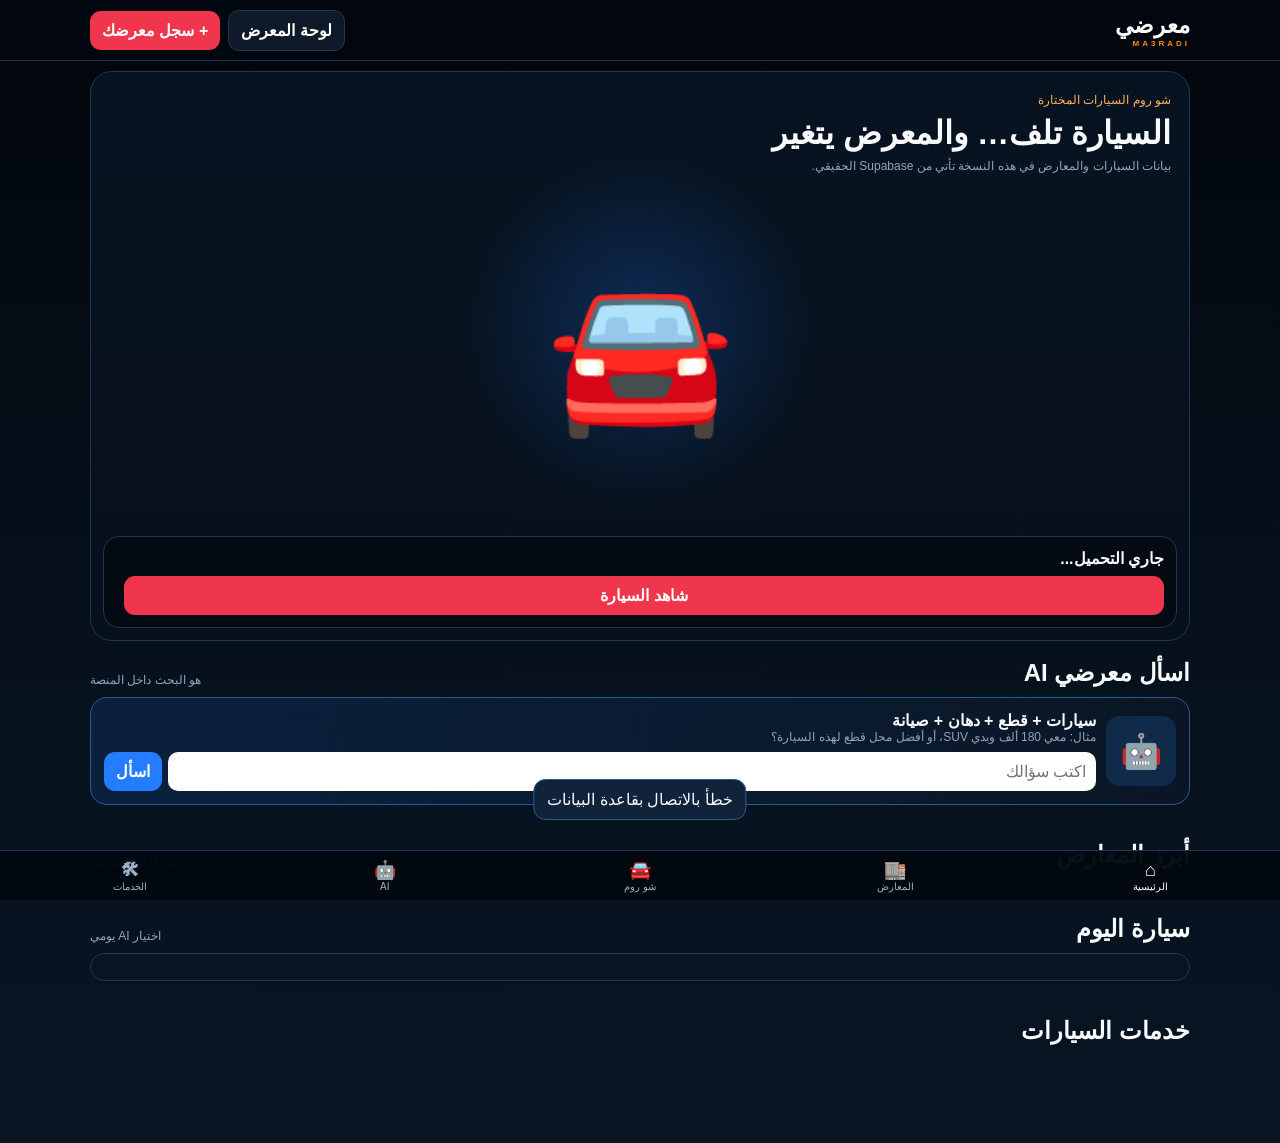
==== index.html @ 1d61c327 "Deploy MA3RADI REAL V1 live database prototype" ====
<!doctype html><html lang="ar" dir="rtl"><head><meta charset="utf-8"><meta name="viewport" content="width=device-width,initial-scale=1,viewport-fit=cover"><meta name="theme-color" content="#06111d"><title>معرضي | MA3RADI REAL V1</title><style>
:root{--bg:#030812;--panel:#091522;--line:#20384f;--text:#f8fafc;--muted:#91a4ba;--blue:#247cff;--red:#ef364c;--orange:#ff8a00;--green:#18b56d}*{box-sizing:border-box}body{margin:0;background:linear-gradient(#02060b,#06111d 55%,#071522);color:var(--text);font-family:Arial,"Noto Sans Arabic",sans-serif;padding-bottom:70px}button,input{font:inherit}.wrap{width:min(1100px,calc(100% - 22px));margin:auto}.top{position:sticky;top:0;z-index:20;background:rgba(3,8,16,.94);backdrop-filter:blur(12px);border-bottom:1px solid var(--line)}.nav{height:60px;display:flex;align-items:center;gap:8px}.logo{font-weight:900;font-size:23px;margin-left:auto}.logo small{display:block;color:var(--orange);font-size:8px;letter-spacing:3px}.btn{border:0;border-radius:11px;padding:10px 12px;font-weight:900;color:white}.red{background:var(--red)}.blue{background:var(--blue)}.green{background:var(--green)}.dark{background:#0e1a29;border:1px solid var(--line)}.page{display:none}.page.on{display:block}.hero{margin-top:10px;min-height:570px;border:1px solid var(--line);border-radius:22px;position:relative;overflow:hidden;background:radial-gradient(circle at 50% 45%,rgba(36,124,255,.25),transparent 28%),linear-gradient(#071320,#07111d)}.heroCopy{padding:18px}.heroCopy h1{font-size:32px;line-height:1.1;margin:8px 0}.muted{color:var(--muted)}.small{font-size:12px}.stage{height:330px;display:grid;place-items:center;perspective:900px}.car{font-size:150px;animation:spin 6s linear infinite;cursor:pointer}@keyframes spin{0%{transform:rotateY(0)}100%{transform:rotateY(360deg)}}.heroInfo{position:absolute;right:12px;left:12px;bottom:12px;background:rgba(3,9,16,.84);border:1px solid var(--line);border-radius:16px;padding:12px;display:grid;grid-template-columns:1fr auto;gap:8px;align-items:center}.price{font-size:23px;font-weight:900}.section{padding:18px 0}.head{display:flex;justify-content:space-between;align-items:end;margin-bottom:10px}.head h2,.head h1{margin:0}.card{background:var(--panel);border:1px solid var(--line);border-radius:17px;overflow:hidden}.body{padding:13px}.grid{display:grid;gap:10px}.g3{grid-template-columns:repeat(3,1fr)}.scroll{display:flex;gap:10px;overflow-x:auto}.dealer{min-width:230px}.cover{height:120px;background:linear-gradient(135deg,#1d426c,#111);display:grid;place-items:center;font-size:48px}.aiBox{background:linear-gradient(100deg,rgba(36,124,255,.14),#0a1625);border:1px solid #285b91;border-radius:17px;padding:13px;display:grid;grid-template-columns:70px 1fr;gap:10px;align-items:center}.aiFace{height:70px;border-radius:14px;background:#102b4a;display:grid;place-items:center;font-size:34px}.aiInput{display:flex;gap:6px;margin-top:8px}.aiInput input{flex:1;min-width:0;border:0;border-radius:10px;padding:10px}.bubble{max-width:86%;padding:10px 12px;border-radius:13px;margin:6px 0;line-height:1.5}.bot{background:#102137;border:1px solid #285b91}.user{background:#17365e;margin-right:auto}.bottom{position:fixed;bottom:0;left:0;right:0;z-index:30;background:rgba(3,9,16,.97);border-top:1px solid var(--line);display:grid;grid-template-columns:repeat(5,1fr);padding:7px 2px}.bottom button{border:0;background:transparent;color:#9eb0c4;font-size:10px}.bottom b{display:block;font-size:18px}.bottom .active{color:#fff}.specs{display:grid;grid-template-columns:1fr 1fr;gap:7px}.spec{border:1px solid var(--line);border-radius:11px;padding:9px}.toast{position:fixed;left:50%;bottom:80px;transform:translateX(-50%);background:#10233a;border:1px solid #2d5d8f;border-radius:12px;padding:10px 13px;display:none;z-index:50}@media(max-width:700px){.g3{grid-template-columns:1fr}.hero{min-height:590px}.car{font-size:115px}.nav .dark{display:none}}
</style></head><body><div id="toast" class="toast"></div><header class="top"><div class="wrap"><div class="nav"><div class="logo">معرضي<small>MA3RADI</small></div><button class="btn dark" onclick="go('dashboard')">لوحة المعرض</button><button class="btn red" onclick="toast('تسجيل المعارض سيعمل مع Auth في الخطوة القادمة')">+ سجل معرضك</button></div></div></header>
<main class="wrap"><section id="home" class="page on"><div class="hero"><div class="heroCopy"><span class="small" style="color:#ffb154">شو روم السيارات المختارة</span><h1>السيارة تلف… والمعرض يتغير</h1><div class="muted small">بيانات السيارات والمعارض في هذه النسخة تأتي من Supabase الحقيقي.</div></div><div class="stage"><div id="heroCar" class="car" onclick="openHero()">🚘</div></div><div class="heroInfo"><div><b id="heroName">جاري التحميل...</b><div class="muted small" id="heroDealer"></div></div><div class="price" id="heroPrice"></div><button class="btn red" onclick="openHero()">شاهد السيارة</button></div></div><section class="section"><div class="head"><h2>اسأل معرضي AI</h2><span class="muted small">هو البحث داخل المنصة</span></div><div class="aiBox"><div class="aiFace">🤖</div><div><b>سيارات + قطع + دهان + صيانة</b><div class="muted small">مثال: معي 180 ألف وبدي SUV، أو أفضل محل قطع لهذه السيارة؟</div><div class="aiInput"><input id="homeQ" placeholder="اكتب سؤالك"><button class="btn blue" onclick="askHome()">اسأل</button></div></div></div></section><section class="section"><div class="head"><h2>أبرز المعارض</h2><span class="muted small">من قاعدة البيانات</span></div><div id="featured" class="scroll"></div></section><section class="section"><div class="head"><h2>سيارة اليوم</h2><span class="muted small">اختيار AI يومي</span></div><div id="daily" class="card body"></div></section><section class="section"><div class="head"><h2>خدمات السيارات</h2></div><div id="providersHome" class="grid g3"></div></section></section>
<section id="dealers" class="page section"><div class="head"><h1>المعارض</h1><span class="muted small">كل معرض له شو روم</span></div><div id="dealersGrid" class="grid g3"></div></section>
<section id="showroom" class="page section"><div class="card body"><span class="small muted">شو روم موثق</span><h1 id="showDealerName"></h1><div id="showDealerMeta" class="muted"></div></div><section class="section"><div class="head"><h2>سيارات المعرض</h2></div><div id="showCars" class="grid g3"></div></section></section>
<section id="car" class="page section"><div class="card body"><div class="cover" style="height:230px">🚘</div><h1 id="carName"></h1><div id="carPrice" class="price" style="color:#ff596b"></div><div id="carSpecs" class="specs" style="margin:10px 0"></div><div class="grid g3"><div class="card body"><b>الصور الحقيقية</b><div class="muted small">أصل السيارة</div></div><div class="card body"><b>فيديو شو روم AI</b><div class="muted small">فيديو AI خاص بكل سيارة</div></div><div class="card body"><b>360°</b><div class="muted small">عند توفر أصول الدوران</div></div></div><div style="display:grid;grid-template-columns:1fr 1fr;gap:7px;margin-top:10px"><button class="btn green">واتساب</button><button class="btn red" onclick="toast('كود خصم MA3RADI')">خذ خصم</button></div><button class="btn blue" style="width:100%;margin-top:8px" onclick="go('ai')">اسأل AI عن السيارة</button></div></section>
<section id="ai" class="page section"><div class="head"><h1>معرضي AI</h1><span class="muted small">بحث وترشيح وخدمات</span></div><div class="card body"><div id="msgs"><div class="bubble bot">مرحبًا 👋 اسألني عن سيارة، سعر، قطع غيار، دهان وسمكرة أو صيانة.</div></div><div class="aiInput"><input id="q" placeholder="اكتب سؤالك"><button class="btn red" onclick="sendAI()">إرسال</button></div></div></section>
<section id="providers" class="page section"><div class="head"><h1>مزودو الخدمات</h1><span class="muted small">قطع • دهان • صيانة</span></div><div id="providersGrid" class="grid g3"></div></section>
<section id="dashboard" class="page section"><div class="head"><h1>لوحة تحكم المعرض</h1><span class="muted small">REAL V1</span></div><div class="grid g3"><div class="card body"><b>1) رفع الصور الحقيقية</b><div class="muted small">الصور الأصلية</div></div><div class="card body"><b>2) معالجة AI</b><div class="muted small">ستايل موحد بدون تغيير حقيقة السيارة</div></div><div class="card body"><b>3) فيديو شو روم AI</b><div class="muted small">يتولد ثم تنشر السيارة</div></div></div><section class="section"><div id="dashCars" class="grid g3"></div></section></section></main>
<nav class="bottom"><button id="b-home" class="active" onclick="go('home')"><b>⌂</b>الرئيسية</button><button id="b-dealers" onclick="go('dealers')"><b>🏬</b>المعارض</button><button id="b-showroom" onclick="go('showroom')"><b>🚘</b>شو روم</button><button id="b-ai" onclick="go('ai')"><b>🤖</b>AI</button><button id="b-providers" onclick="go('providers')"><b>🛠</b>الخدمات</button></nav>
<script>
const U='https://huoleysendhypxxhahut.supabase.co',K='sb_publishable_CP6y0RueE6C6JUyB2UWp_A_IqfcJOcq';const H={apikey:K,Authorization:'Bearer '+K};let dealers=[],cars=[],providers=[],hero=0,selectedCar=null,selectedDealer=null;const $=id=>document.getElementById(id);function toast(s){$('toast').textContent=s;$('toast').style.display='block';setTimeout(()=>$('toast').style.display='none',1800)}function go(id){document.querySelectorAll('.page').forEach(x=>x.classList.remove('on'));$(id).classList.add('on');document.querySelectorAll('.bottom button').forEach(x=>x.classList.remove('active'));$('b-'+id)?.classList.add('active');scrollTo(0,0)}async function rest(t,q=''){let r=await fetch(`${U}/rest/v1/${t}?${q}`,{headers:H});if(!r.ok)throw new Error(await r.text());return r.json()}
function dealerById(id){return dealers.find(d=>d.id===id)}function cardDealer(d){return `<div class="dealer card"><div class="cover">🏬</div><div class="body"><h3>${d.name}</h3><div class="muted small">${d.city} • ${d.vehicle_count} سيارة • ⭐ ${d.rating}</div><button class="btn dark" style="width:100%;margin-top:8px" onclick="openDealer('${d.id}')">ادخل المعرض</button></div></div>`}function cardCar(c){return `<div class="card"><div class="cover">🚘</div><div class="body"><h3>${c.name}</h3><div class="muted small">صور حقيقية ✓ • فيديو شو روم AI</div><div class="price" style="font-size:19px;margin:6px 0">${Number(c.price).toLocaleString()} ر.س</div><button class="btn red" style="width:100%" onclick="openCar('${c.id}')">عرض السيارة</button></div></div>`}function cardProvider(p){let names={parts:'قطع غيار',paint_body:'دهان وسمكرة',maintenance:'صيانة'};return `<div class="card body"><span class="small muted">${names[p.category]||p.category}</span><h3>${p.name}</h3><div class="muted small">${p.city} • ⭐ ${p.rating} ${p.verified?'• موثق':''}</div>${p.sponsored?'<div style="color:#ffb154;margin-top:7px">ظهور مدفوع</div>':''}</div>`}
function render(){ $('featured').innerHTML=dealers.slice(0,4).map(cardDealer).join('');$('dealersGrid').innerHTML=dealers.map(cardDealer).join('');$('providersHome').innerHTML=providers.slice(0,3).map(cardProvider).join('');$('providersGrid').innerHTML=providers.map(cardProvider).join('');$('dashCars').innerHTML=cars.map(cardCar).join('');renderHero();let d=[...cars].sort((a,b)=>Number(b.ai_score)-Number(a.ai_score))[new Date().getDate()%Math.max(cars.length,1)]||cars[0];if(d)$('daily').innerHTML=`<span class="small muted">AI Daily Pick</span><h2>${d.name}</h2><div class="muted small">${dealerById(d.dealer_id)?.name||''}</div><div class="price" style="margin:8px 0">${Number(d.price).toLocaleString()} ر.س</div><button class="btn red" onclick="openCar('${d.id}')">شاهد سيارة اليوم</button>`}
function renderHero(){if(!cars.length)return;let c=cars[hero%cars.length],d=dealerById(c.dealer_id);$('heroName').textContent=c.name;$('heroDealer').textContent=(d?.name||'')+' • '+c.city;$('heroPrice').textContent=Number(c.price).toLocaleString()+' ر.س'}setInterval(()=>{if(cars.length){hero=(hero+1)%cars.length;renderHero()}},6500);function openHero(){if(cars.length)openCar(cars[hero%cars.length].id)}function openDealer(id){selectedDealer=id;let d=dealerById(id);$('showDealerName').textContent=d?.name||'';$('showDealerMeta').textContent=`${d?.city||''} • ⭐ ${d?.rating||''} • ${d?.vehicle_count||0} سيارة`;let list=cars.filter(c=>c.dealer_id===id);$('showCars').innerHTML=(list.length?list:cars).map(cardCar).join('');go('showroom')}function openCar(id){selectedCar=cars.find(c=>c.id===id);let c=selectedCar;if(!c)return;$('carName').textContent=c.name;$('carPrice').textContent=Number(c.price).toLocaleString()+' ر.س';let s=c.specs||{};$('carSpecs').innerHTML=`<div class="spec"><span class="muted small">السنة</span><b>${c.year||''}</b></div><div class="spec"><span class="muted small">الممشى</span><b>${Number(c.mileage||0).toLocaleString()} كم</b></div><div class="spec"><span class="muted small">المحرك</span><b>${s.engine||'-'}</b></div><div class="spec"><span class="muted small">الوقود</span><b>${s.fuel||'-'}</b></div>`;go('car')}function askHome(){let x=$('homeQ').value.trim();if(!x)return;go('ai');setTimeout(()=>sendAI(x),50)}function answer(q){let l=q.toLowerCase();if(l.includes('قطع')){let x=providers.filter(p=>p.category==='parts');return x.length?'أفضل خيارات القطع عندي: '+x.map(p=>p.name+' ('+p.city+'، '+p.rating+'★)').join('، '):'ما عندي مزود قطع مناسب حاليًا.'}if(l.includes('دهان')||l.includes('سمكرة')){let x=providers.filter(p=>p.category==='paint_body');return 'خيارات الدهان والسمكرة: '+x.map(p=>p.name+' ('+p.city+')').join('، ')}if(l.includes('صيانة')||l.includes('ورشة')){let x=providers.filter(p=>p.category==='maintenance');return 'خيارات الصيانة: '+x.map(p=>p.name+' ('+p.city+')').join('، ')}if(l.includes('سعر')||l.includes('غالي')||l.includes('رخيص')){let c=[...cars].sort((a,b)=>Number(b.ai_score)-Number(a.ai_score))[0];return c?`أفضل قيمة مبدئية عندي الآن ${c.name} بسعر ${Number(c.price).toLocaleString()} ر.س. لاحقًا نربط أسعار السوق الخارجي.`:'لا توجد سيارات.'}let top=[...cars].sort((a,b)=>Number(b.ai_score)-Number(a.ai_score)).slice(0,3);return 'أقوى الترشيحات داخل معرضي الآن: '+top.map(c=>c.name+' — '+Number(c.price).toLocaleString()+' ر.س').join('، ')}function sendAI(text){let q=text||$('q').value.trim();if(!q)return;$('msgs').insertAdjacentHTML('beforeend',`<div class="bubble user">${q}</div>`);$('q').value='';setTimeout(()=>$('msgs').insertAdjacentHTML('beforeend',`<div class="bubble bot">${answer(q)}</div>`),150)}$('q').addEventListener('keydown',e=>{if(e.key==='Enter')sendAI()});async function init(){try{[dealers,cars,providers]=await Promise.all([rest('dealers','select=*&active=eq.true&order=rating.desc'),rest('cars','select=*&status=eq.available&order=created_at.desc'),rest('service_providers','select=*&active=eq.true&order=sponsored.desc,rating.desc')]);render()}catch(e){console.error(e);toast('خطأ بالاتصال بقاعدة البيانات')}}init();
</script></body></html>
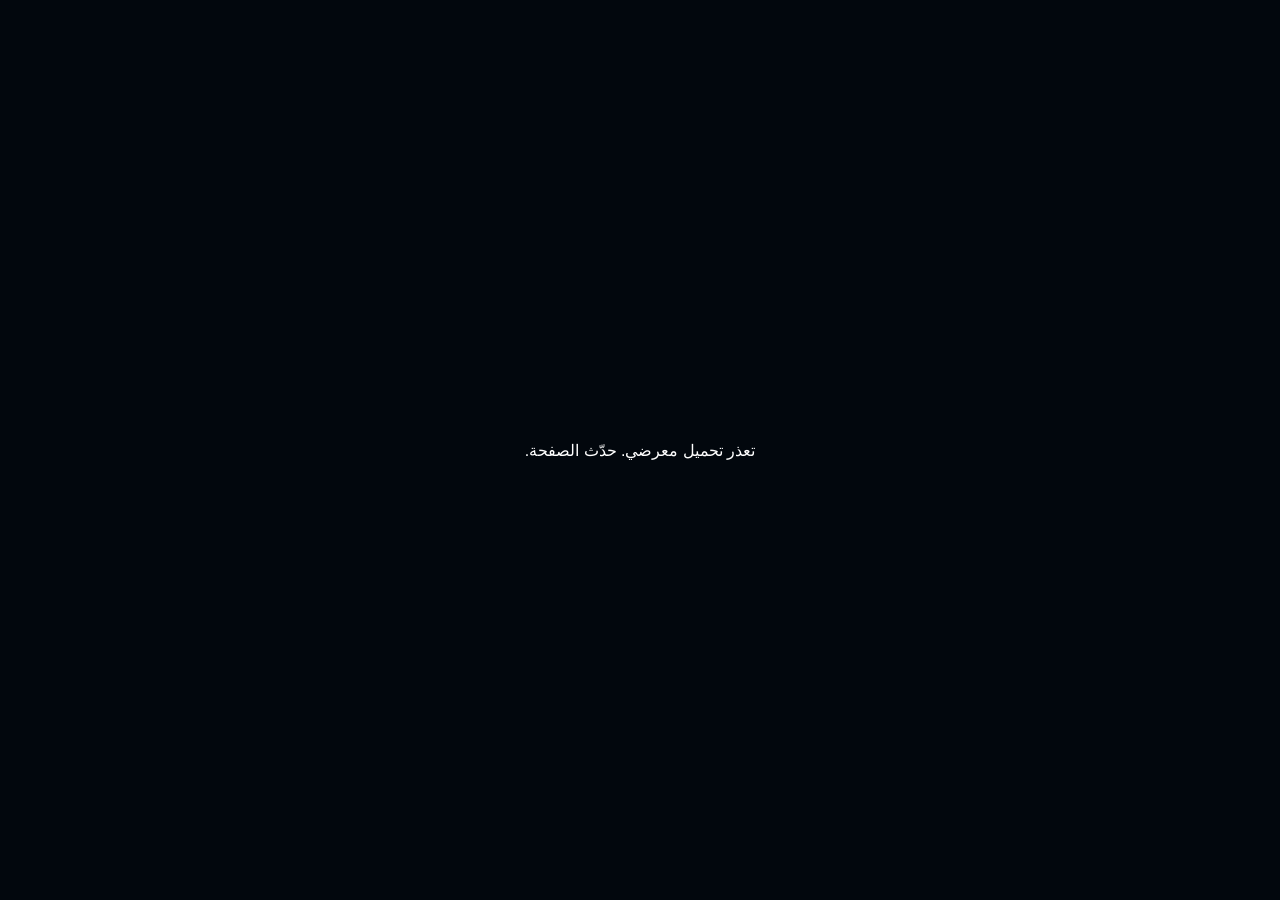
==== commit 1af1d81d: "Deploy MA3RADI V8 showroom video hero" ====
--- a/index.html
+++ b/index.html
@@ -1,17 +1 @@
-<!doctype html><html lang="ar" dir="rtl"><head><meta charset="utf-8"><meta name="viewport" content="width=device-width,initial-scale=1,viewport-fit=cover"><meta name="theme-color" content="#06111d"><title>معرضي | MA3RADI REAL V1</title><style>
-:root{--bg:#030812;--panel:#091522;--line:#20384f;--text:#f8fafc;--muted:#91a4ba;--blue:#247cff;--red:#ef364c;--orange:#ff8a00;--green:#18b56d}*{box-sizing:border-box}body{margin:0;background:linear-gradient(#02060b,#06111d 55%,#071522);color:var(--text);font-family:Arial,"Noto Sans Arabic",sans-serif;padding-bottom:70px}button,input{font:inherit}.wrap{width:min(1100px,calc(100% - 22px));margin:auto}.top{position:sticky;top:0;z-index:20;background:rgba(3,8,16,.94);backdrop-filter:blur(12px);border-bottom:1px solid var(--line)}.nav{height:60px;display:flex;align-items:center;gap:8px}.logo{font-weight:900;font-size:23px;margin-left:auto}.logo small{display:block;color:var(--orange);font-size:8px;letter-spacing:3px}.btn{border:0;border-radius:11px;padding:10px 12px;font-weight:900;color:white}.red{background:var(--red)}.blue{background:var(--blue)}.green{background:var(--green)}.dark{background:#0e1a29;border:1px solid var(--line)}.page{display:none}.page.on{display:block}.hero{margin-top:10px;min-height:570px;border:1px solid var(--line);border-radius:22px;position:relative;overflow:hidden;background:radial-gradient(circle at 50% 45%,rgba(36,124,255,.25),transparent 28%),linear-gradient(#071320,#07111d)}.heroCopy{padding:18px}.heroCopy h1{font-size:32px;line-height:1.1;margin:8px 0}.muted{color:var(--muted)}.small{font-size:12px}.stage{height:330px;display:grid;place-items:center;perspective:900px}.car{font-size:150px;animation:spin 6s linear infinite;cursor:pointer}@keyframes spin{0%{transform:rotateY(0)}100%{transform:rotateY(360deg)}}.heroInfo{position:absolute;right:12px;left:12px;bottom:12px;background:rgba(3,9,16,.84);border:1px solid var(--line);border-radius:16px;padding:12px;display:grid;grid-template-columns:1fr auto;gap:8px;align-items:center}.price{font-size:23px;font-weight:900}.section{padding:18px 0}.head{display:flex;justify-content:space-between;align-items:end;margin-bottom:10px}.head h2,.head h1{margin:0}.card{background:var(--panel);border:1px solid var(--line);border-radius:17px;overflow:hidden}.body{padding:13px}.grid{display:grid;gap:10px}.g3{grid-template-columns:repeat(3,1fr)}.scroll{display:flex;gap:10px;overflow-x:auto}.dealer{min-width:230px}.cover{height:120px;background:linear-gradient(135deg,#1d426c,#111);display:grid;place-items:center;font-size:48px}.aiBox{background:linear-gradient(100deg,rgba(36,124,255,.14),#0a1625);border:1px solid #285b91;border-radius:17px;padding:13px;display:grid;grid-template-columns:70px 1fr;gap:10px;align-items:center}.aiFace{height:70px;border-radius:14px;background:#102b4a;display:grid;place-items:center;font-size:34px}.aiInput{display:flex;gap:6px;margin-top:8px}.aiInput input{flex:1;min-width:0;border:0;border-radius:10px;padding:10px}.bubble{max-width:86%;padding:10px 12px;border-radius:13px;margin:6px 0;line-height:1.5}.bot{background:#102137;border:1px solid #285b91}.user{background:#17365e;margin-right:auto}.bottom{position:fixed;bottom:0;left:0;right:0;z-index:30;background:rgba(3,9,16,.97);border-top:1px solid var(--line);display:grid;grid-template-columns:repeat(5,1fr);padding:7px 2px}.bottom button{border:0;background:transparent;color:#9eb0c4;font-size:10px}.bottom b{display:block;font-size:18px}.bottom .active{color:#fff}.specs{display:grid;grid-template-columns:1fr 1fr;gap:7px}.spec{border:1px solid var(--line);border-radius:11px;padding:9px}.toast{position:fixed;left:50%;bottom:80px;transform:translateX(-50%);background:#10233a;border:1px solid #2d5d8f;border-radius:12px;padding:10px 13px;display:none;z-index:50}@media(max-width:700px){.g3{grid-template-columns:1fr}.hero{min-height:590px}.car{font-size:115px}.nav .dark{display:none}}
-</style></head><body><div id="toast" class="toast"></div><header class="top"><div class="wrap"><div class="nav"><div class="logo">معرضي<small>MA3RADI</small></div><button class="btn dark" onclick="go('dashboard')">لوحة المعرض</button><button class="btn red" onclick="toast('تسجيل المعارض سيعمل مع Auth في الخطوة القادمة')">+ سجل معرضك</button></div></div></header>
-<main class="wrap"><section id="home" class="page on"><div class="hero"><div class="heroCopy"><span class="small" style="color:#ffb154">شو روم السيارات المختارة</span><h1>السيارة تلف… والمعرض يتغير</h1><div class="muted small">بيانات السيارات والمعارض في هذه النسخة تأتي من Supabase الحقيقي.</div></div><div class="stage"><div id="heroCar" class="car" onclick="openHero()">🚘</div></div><div class="heroInfo"><div><b id="heroName">جاري التحميل...</b><div class="muted small" id="heroDealer"></div></div><div class="price" id="heroPrice"></div><button class="btn red" onclick="openHero()">شاهد السيارة</button></div></div><section class="section"><div class="head"><h2>اسأل معرضي AI</h2><span class="muted small">هو البحث داخل المنصة</span></div><div class="aiBox"><div class="aiFace">🤖</div><div><b>سيارات + قطع + دهان + صيانة</b><div class="muted small">مثال: معي 180 ألف وبدي SUV، أو أفضل محل قطع لهذه السيارة؟</div><div class="aiInput"><input id="homeQ" placeholder="اكتب سؤالك"><button class="btn blue" onclick="askHome()">اسأل</button></div></div></div></section><section class="section"><div class="head"><h2>أبرز المعارض</h2><span class="muted small">من قاعدة البيانات</span></div><div id="featured" class="scroll"></div></section><section class="section"><div class="head"><h2>سيارة اليوم</h2><span class="muted small">اختيار AI يومي</span></div><div id="daily" class="card body"></div></section><section class="section"><div class="head"><h2>خدمات السيارات</h2></div><div id="providersHome" class="grid g3"></div></section></section>
-<section id="dealers" class="page section"><div class="head"><h1>المعارض</h1><span class="muted small">كل معرض له شو روم</span></div><div id="dealersGrid" class="grid g3"></div></section>
-<section id="showroom" class="page section"><div class="card body"><span class="small muted">شو روم موثق</span><h1 id="showDealerName"></h1><div id="showDealerMeta" class="muted"></div></div><section class="section"><div class="head"><h2>سيارات المعرض</h2></div><div id="showCars" class="grid g3"></div></section></section>
-<section id="car" class="page section"><div class="card body"><div class="cover" style="height:230px">🚘</div><h1 id="carName"></h1><div id="carPrice" class="price" style="color:#ff596b"></div><div id="carSpecs" class="specs" style="margin:10px 0"></div><div class="grid g3"><div class="card body"><b>الصور الحقيقية</b><div class="muted small">أصل السيارة</div></div><div class="card body"><b>فيديو شو روم AI</b><div class="muted small">فيديو AI خاص بكل سيارة</div></div><div class="card body"><b>360°</b><div class="muted small">عند توفر أصول الدوران</div></div></div><div style="display:grid;grid-template-columns:1fr 1fr;gap:7px;margin-top:10px"><button class="btn green">واتساب</button><button class="btn red" onclick="toast('كود خصم MA3RADI')">خذ خصم</button></div><button class="btn blue" style="width:100%;margin-top:8px" onclick="go('ai')">اسأل AI عن السيارة</button></div></section>
-<section id="ai" class="page section"><div class="head"><h1>معرضي AI</h1><span class="muted small">بحث وترشيح وخدمات</span></div><div class="card body"><div id="msgs"><div class="bubble bot">مرحبًا 👋 اسألني عن سيارة، سعر، قطع غيار، دهان وسمكرة أو صيانة.</div></div><div class="aiInput"><input id="q" placeholder="اكتب سؤالك"><button class="btn red" onclick="sendAI()">إرسال</button></div></div></section>
-<section id="providers" class="page section"><div class="head"><h1>مزودو الخدمات</h1><span class="muted small">قطع • دهان • صيانة</span></div><div id="providersGrid" class="grid g3"></div></section>
-<section id="dashboard" class="page section"><div class="head"><h1>لوحة تحكم المعرض</h1><span class="muted small">REAL V1</span></div><div class="grid g3"><div class="card body"><b>1) رفع الصور الحقيقية</b><div class="muted small">الصور الأصلية</div></div><div class="card body"><b>2) معالجة AI</b><div class="muted small">ستايل موحد بدون تغيير حقيقة السيارة</div></div><div class="card body"><b>3) فيديو شو روم AI</b><div class="muted small">يتولد ثم تنشر السيارة</div></div></div><section class="section"><div id="dashCars" class="grid g3"></div></section></section></main>
-<nav class="bottom"><button id="b-home" class="active" onclick="go('home')"><b>⌂</b>الرئيسية</button><button id="b-dealers" onclick="go('dealers')"><b>🏬</b>المعارض</button><button id="b-showroom" onclick="go('showroom')"><b>🚘</b>شو روم</button><button id="b-ai" onclick="go('ai')"><b>🤖</b>AI</button><button id="b-providers" onclick="go('providers')"><b>🛠</b>الخدمات</button></nav>
-<script>
-const U='https://huoleysendhypxxhahut.supabase.co',K='sb_publishable_CP6y0RueE6C6JUyB2UWp_A_IqfcJOcq';const H={apikey:K,Authorization:'Bearer '+K};let dealers=[],cars=[],providers=[],hero=0,selectedCar=null,selectedDealer=null;const $=id=>document.getElementById(id);function toast(s){$('toast').textContent=s;$('toast').style.display='block';setTimeout(()=>$('toast').style.display='none',1800)}function go(id){document.querySelectorAll('.page').forEach(x=>x.classList.remove('on'));$(id).classList.add('on');document.querySelectorAll('.bottom button').forEach(x=>x.classList.remove('active'));$('b-'+id)?.classList.add('active');scrollTo(0,0)}async function rest(t,q=''){let r=await fetch(`${U}/rest/v1/${t}?${q}`,{headers:H});if(!r.ok)throw new Error(await r.text());return r.json()}
-function dealerById(id){return dealers.find(d=>d.id===id)}function cardDealer(d){return `<div class="dealer card"><div class="cover">🏬</div><div class="body"><h3>${d.name}</h3><div class="muted small">${d.city} • ${d.vehicle_count} سيارة • ⭐ ${d.rating}</div><button class="btn dark" style="width:100%;margin-top:8px" onclick="openDealer('${d.id}')">ادخل المعرض</button></div></div>`}function cardCar(c){return `<div class="card"><div class="cover">🚘</div><div class="body"><h3>${c.name}</h3><div class="muted small">صور حقيقية ✓ • فيديو شو روم AI</div><div class="price" style="font-size:19px;margin:6px 0">${Number(c.price).toLocaleString()} ر.س</div><button class="btn red" style="width:100%" onclick="openCar('${c.id}')">عرض السيارة</button></div></div>`}function cardProvider(p){let names={parts:'قطع غيار',paint_body:'دهان وسمكرة',maintenance:'صيانة'};return `<div class="card body"><span class="small muted">${names[p.category]||p.category}</span><h3>${p.name}</h3><div class="muted small">${p.city} • ⭐ ${p.rating} ${p.verified?'• موثق':''}</div>${p.sponsored?'<div style="color:#ffb154;margin-top:7px">ظهور مدفوع</div>':''}</div>`}
-function render(){ $('featured').innerHTML=dealers.slice(0,4).map(cardDealer).join('');$('dealersGrid').innerHTML=dealers.map(cardDealer).join('');$('providersHome').innerHTML=providers.slice(0,3).map(cardProvider).join('');$('providersGrid').innerHTML=providers.map(cardProvider).join('');$('dashCars').innerHTML=cars.map(cardCar).join('');renderHero();let d=[...cars].sort((a,b)=>Number(b.ai_score)-Number(a.ai_score))[new Date().getDate()%Math.max(cars.length,1)]||cars[0];if(d)$('daily').innerHTML=`<span class="small muted">AI Daily Pick</span><h2>${d.name}</h2><div class="muted small">${dealerById(d.dealer_id)?.name||''}</div><div class="price" style="margin:8px 0">${Number(d.price).toLocaleString()} ر.س</div><button class="btn red" onclick="openCar('${d.id}')">شاهد سيارة اليوم</button>`}
-function renderHero(){if(!cars.length)return;let c=cars[hero%cars.length],d=dealerById(c.dealer_id);$('heroName').textContent=c.name;$('heroDealer').textContent=(d?.name||'')+' • '+c.city;$('heroPrice').textContent=Number(c.price).toLocaleString()+' ر.س'}setInterval(()=>{if(cars.length){hero=(hero+1)%cars.length;renderHero()}},6500);function openHero(){if(cars.length)openCar(cars[hero%cars.length].id)}function openDealer(id){selectedDealer=id;let d=dealerById(id);$('showDealerName').textContent=d?.name||'';$('showDealerMeta').textContent=`${d?.city||''} • ⭐ ${d?.rating||''} • ${d?.vehicle_count||0} سيارة`;let list=cars.filter(c=>c.dealer_id===id);$('showCars').innerHTML=(list.length?list:cars).map(cardCar).join('');go('showroom')}function openCar(id){selectedCar=cars.find(c=>c.id===id);let c=selectedCar;if(!c)return;$('carName').textContent=c.name;$('carPrice').textContent=Number(c.price).toLocaleString()+' ر.س';let s=c.specs||{};$('carSpecs').innerHTML=`<div class="spec"><span class="muted small">السنة</span><b>${c.year||''}</b></div><div class="spec"><span class="muted small">الممشى</span><b>${Number(c.mileage||0).toLocaleString()} كم</b></div><div class="spec"><span class="muted small">المحرك</span><b>${s.engine||'-'}</b></div><div class="spec"><span class="muted small">الوقود</span><b>${s.fuel||'-'}</b></div>`;go('car')}function askHome(){let x=$('homeQ').value.trim();if(!x)return;go('ai');setTimeout(()=>sendAI(x),50)}function answer(q){let l=q.toLowerCase();if(l.includes('قطع')){let x=providers.filter(p=>p.category==='parts');return x.length?'أفضل خيارات القطع عندي: '+x.map(p=>p.name+' ('+p.city+'، '+p.rating+'★)').join('، '):'ما عندي مزود قطع مناسب حاليًا.'}if(l.includes('دهان')||l.includes('سمكرة')){let x=providers.filter(p=>p.category==='paint_body');return 'خيارات الدهان والسمكرة: '+x.map(p=>p.name+' ('+p.city+')').join('، ')}if(l.includes('صيانة')||l.includes('ورشة')){let x=providers.filter(p=>p.category==='maintenance');return 'خيارات الصيانة: '+x.map(p=>p.name+' ('+p.city+')').join('، ')}if(l.includes('سعر')||l.includes('غالي')||l.includes('رخيص')){let c=[...cars].sort((a,b)=>Number(b.ai_score)-Number(a.ai_score))[0];return c?`أفضل قيمة مبدئية عندي الآن ${c.name} بسعر ${Number(c.price).toLocaleString()} ر.س. لاحقًا نربط أسعار السوق الخارجي.`:'لا توجد سيارات.'}let top=[...cars].sort((a,b)=>Number(b.ai_score)-Number(a.ai_score)).slice(0,3);return 'أقوى الترشيحات داخل معرضي الآن: '+top.map(c=>c.name+' — '+Number(c.price).toLocaleString()+' ر.س').join('، ')}function sendAI(text){let q=text||$('q').value.trim();if(!q)return;$('msgs').insertAdjacentHTML('beforeend',`<div class="bubble user">${q}</div>`);$('q').value='';setTimeout(()=>$('msgs').insertAdjacentHTML('beforeend',`<div class="bubble bot">${answer(q)}</div>`),150)}$('q').addEventListener('keydown',e=>{if(e.key==='Enter')sendAI()});async function init(){try{[dealers,cars,providers]=await Promise.all([rest('dealers','select=*&active=eq.true&order=rating.desc'),rest('cars','select=*&status=eq.available&order=created_at.desc'),rest('service_providers','select=*&active=eq.true&order=sponsored.desc,rating.desc')]);render()}catch(e){console.error(e);toast('خطأ بالاتصال بقاعدة البيانات')}}init();
-</script></body></html>+<!doctype html><html lang="ar" dir="rtl"><head><meta charset="utf-8"><meta name="viewport" content="width=device-width,initial-scale=1"><meta name="theme-color" content="#04101c"><title>معرضي | MA3RADI</title><style>body{margin:0;background:#02070d;color:#fff;font-family:Arial,sans-serif;display:grid;place-items:center;min-height:100vh}.l{text-align:center}.r{width:46px;height:46px;border:3px solid #203a54;border-top-color:#ef334d;border-radius:50%;animation:s .8s linear infinite;margin:auto}@keyframes s{to{transform:rotate(360deg)}}small{color:#ff8a00;letter-spacing:4px}</style></head><body><div class="l"><div class="r"></div><h2>معرضي</h2><small>MA3RADI</small></div><script>(async()=>{try{const fs=['p01.txt','p02.txt','p03.txt','p04.txt','p05.txt','p06.txt','p07.txt','p08.txt'];const ps=await Promise.all(fs.map(f=>fetch(f+'?v=8').then(r=>{if(!r.ok)throw Error(f);return r.text()})));const bin=Uint8Array.from(atob(ps.join('')),c=>c.charCodeAt(0));const ds=new DecompressionStream('gzip');const html=await new Response(new Blob([bin]).stream().pipeThrough(ds)).text();document.open();document.write(html);document.close()}catch(e){document.body.innerHTML='<div style="padding:30px;text-align:center">تعذر تحميل معرضي. حدّث الصفحة.</div>';console.error(e)}})();</script></body></html>
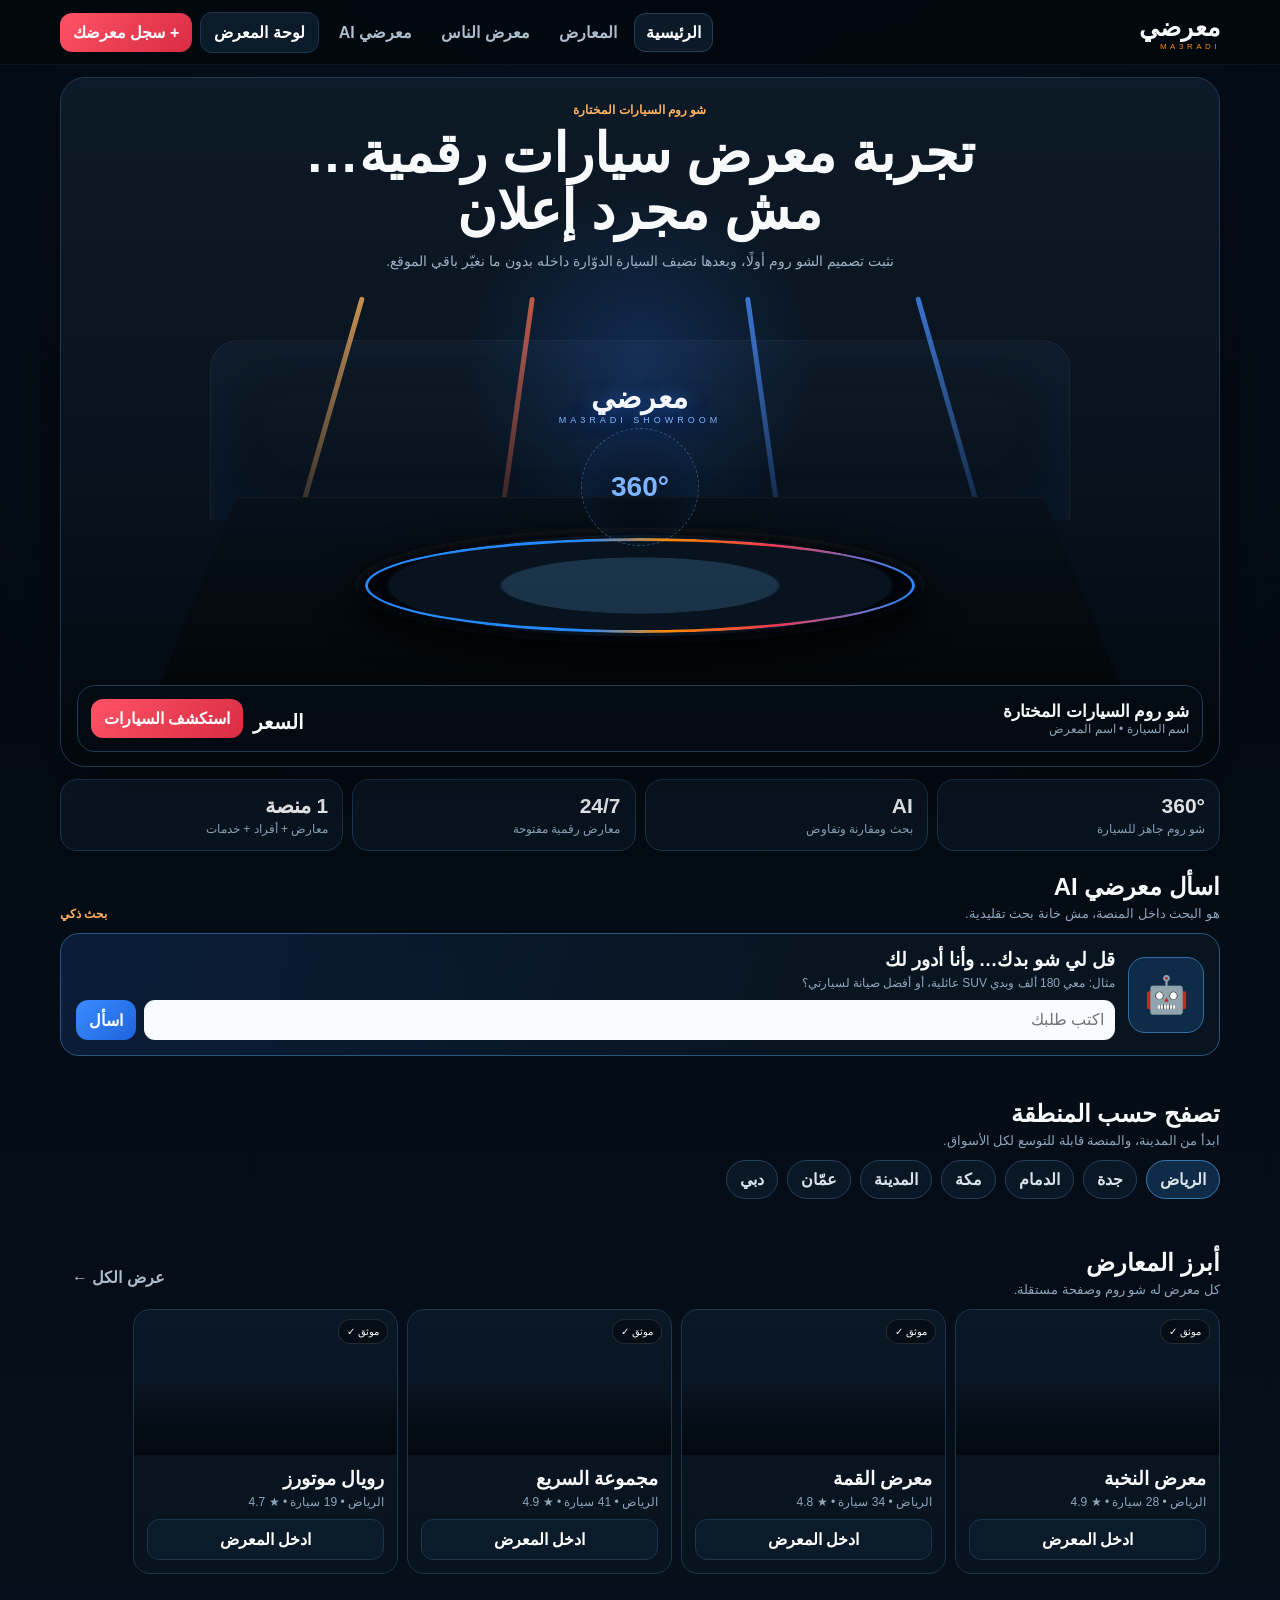
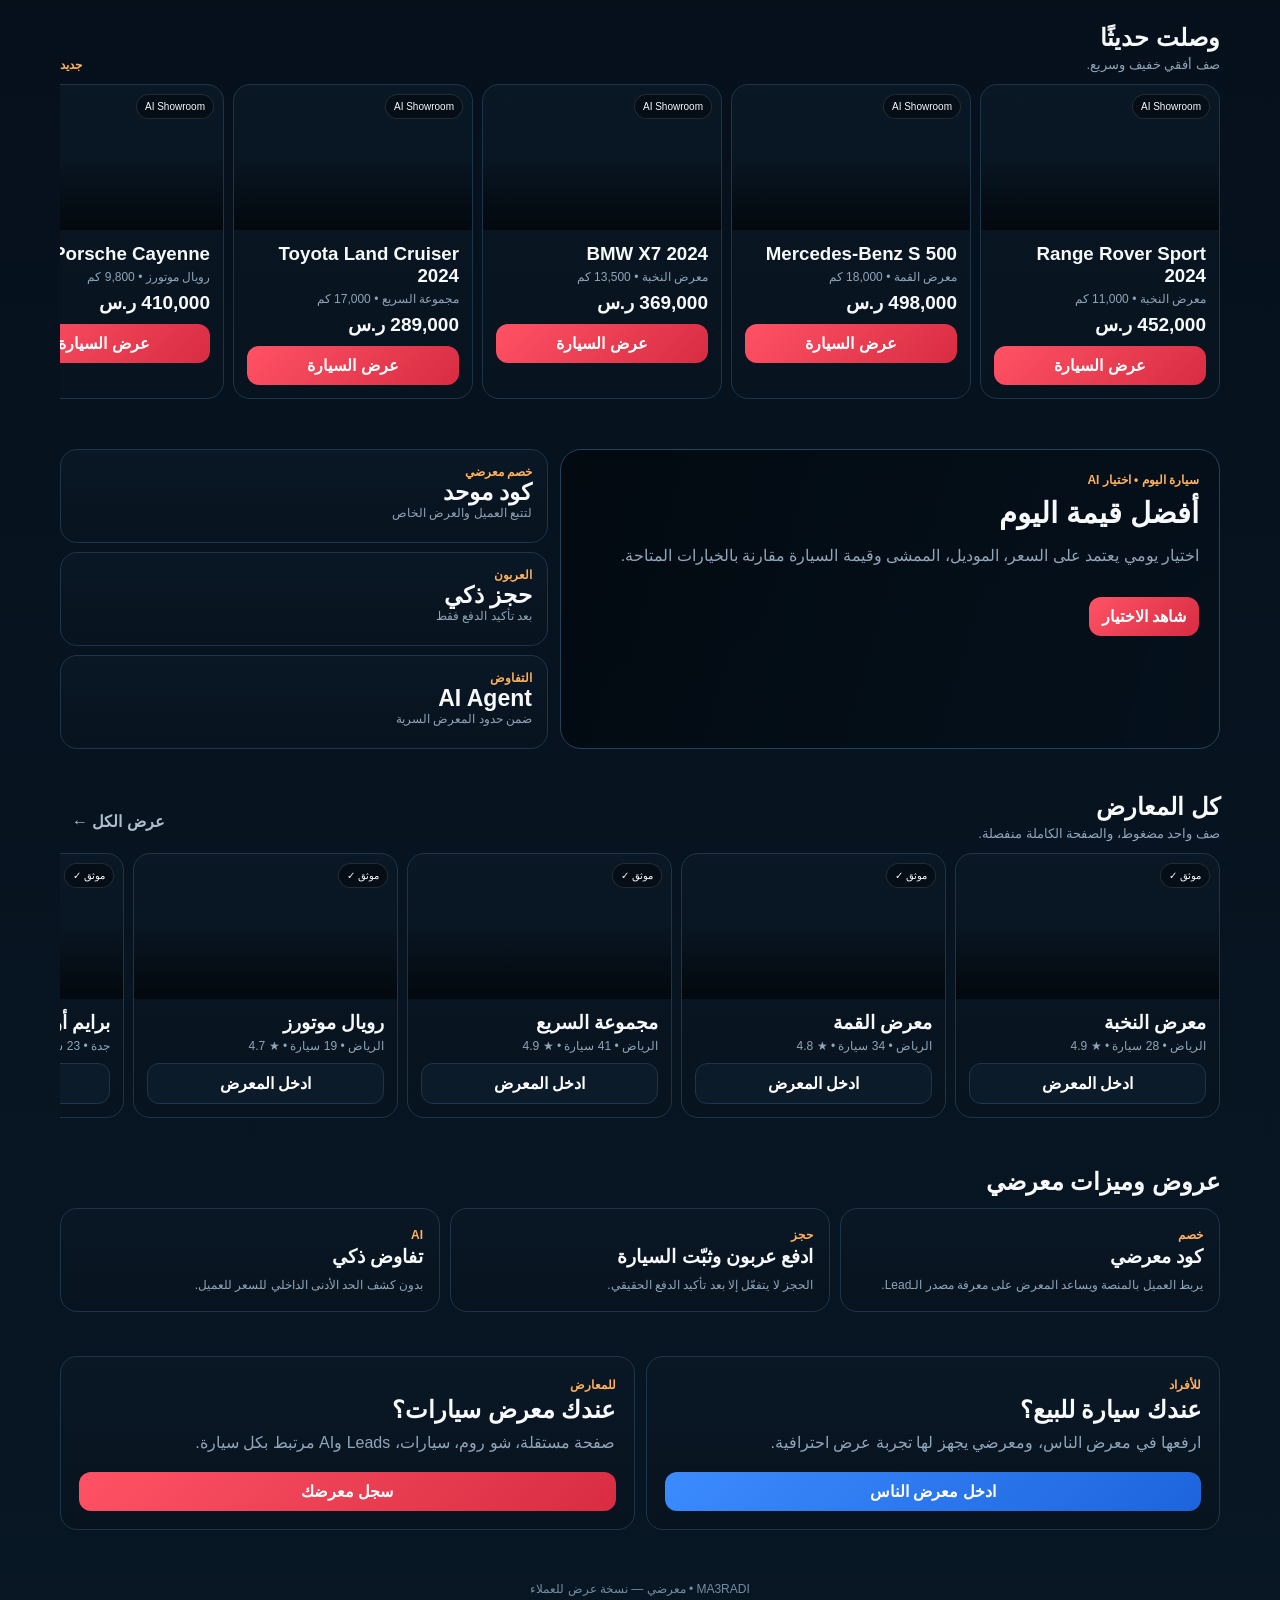
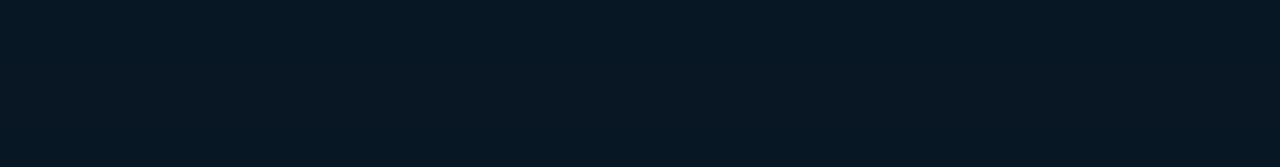
==== commit 7da17bc6: "Rebuild MA3RADI client demo without showroom car" ====
--- a/index.html
+++ b/index.html
@@ -1 +1 @@
-<!doctype html><html lang="ar" dir="rtl"><head><meta charset="utf-8"><meta name="viewport" content="width=device-width,initial-scale=1"><meta name="theme-color" content="#04101c"><title>معرضي | MA3RADI</title><style>body{margin:0;background:#02070d;color:#fff;font-family:Arial,sans-serif;display:grid;place-items:center;min-height:100vh}.l{text-align:center}.r{width:46px;height:46px;border:3px solid #203a54;border-top-color:#ef334d;border-radius:50%;animation:s .8s linear infinite;margin:auto}@keyframes s{to{transform:rotate(360deg)}}small{color:#ff8a00;letter-spacing:4px}</style></head><body><div class="l"><div class="r"></div><h2>معرضي</h2><small>MA3RADI</small></div><script>(async()=>{try{const fs=['p01.txt','p02.txt','p03.txt','p04.txt','p05.txt','p06.txt','p07.txt','p08.txt'];const ps=await Promise.all(fs.map(f=>fetch(f+'?v=8').then(r=>{if(!r.ok)throw Error(f);return r.text()})));const bin=Uint8Array.from(atob(ps.join('')),c=>c.charCodeAt(0));const ds=new DecompressionStream('gzip');const html=await new Response(new Blob([bin]).stream().pipeThrough(ds)).text();document.open();document.write(html);document.close()}catch(e){document.body.innerHTML='<div style="padding:30px;text-align:center">تعذر تحميل معرضي. حدّث الصفحة.</div>';console.error(e)}})();</script></body></html>+<!doctype html><html lang="ar" dir="rtl"><head><meta charset="utf-8"><meta name="viewport" content="width=device-width,initial-scale=1"><meta name="theme-color" content="#04101c"><title>معرضي | MA3RADI</title><style>body{margin:0;background:#02070d;color:#fff;font-family:Arial,sans-serif;display:grid;place-items:center;min-height:100vh}.l{text-align:center}.r{width:46px;height:46px;border:3px solid #203a54;border-top-color:#ef334d;border-radius:50%;animation:s .8s linear infinite;margin:auto}@keyframes s{to{transform:rotate(360deg)}}small{color:#ff8a00;letter-spacing:4px}</style></head><body><div class="l"><div class="r"></div><h2>معرضي</h2><small>MA3RADI</small></div><script>(async()=>{try{const fs=['p01.txt','p02.txt','p03.txt','p04.txt','p05.txt','p06.txt','p07.txt','p08.txt'];const ps=await Promise.all(fs.map(f=>fetch(f+'?v=9').then(r=>{if(!r.ok)throw Error(f);return r.text()})));const bin=Uint8Array.from(atob(ps.join('')),c=>c.charCodeAt(0));const ds=new DecompressionStream('gzip');const html=await new Response(new Blob([bin]).stream().pipeThrough(ds)).text();document.open();document.write(html);document.close()}catch(e){document.body.innerHTML='<div style="padding:30px;text-align:center">تعذر تحميل معرضي. حدّث الصفحة.</div>';console.error(e)}})();</script></body></html>
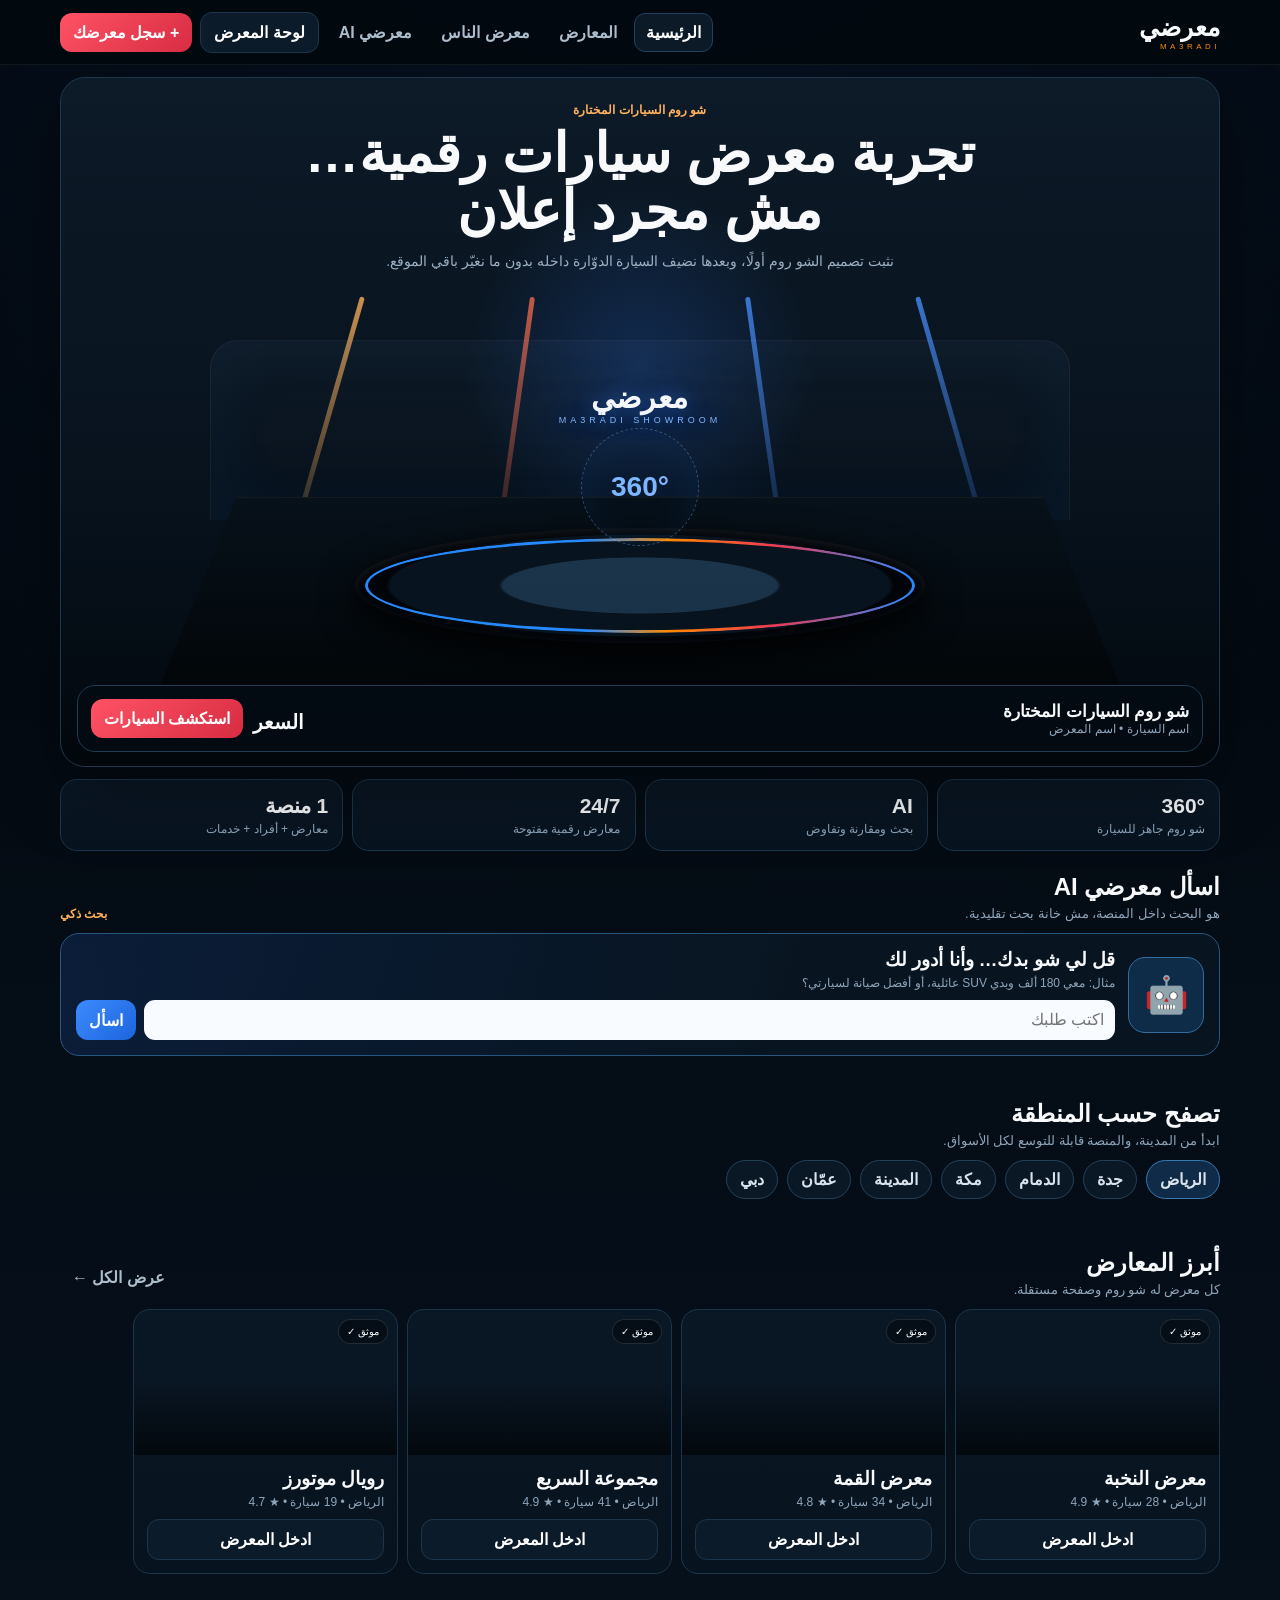
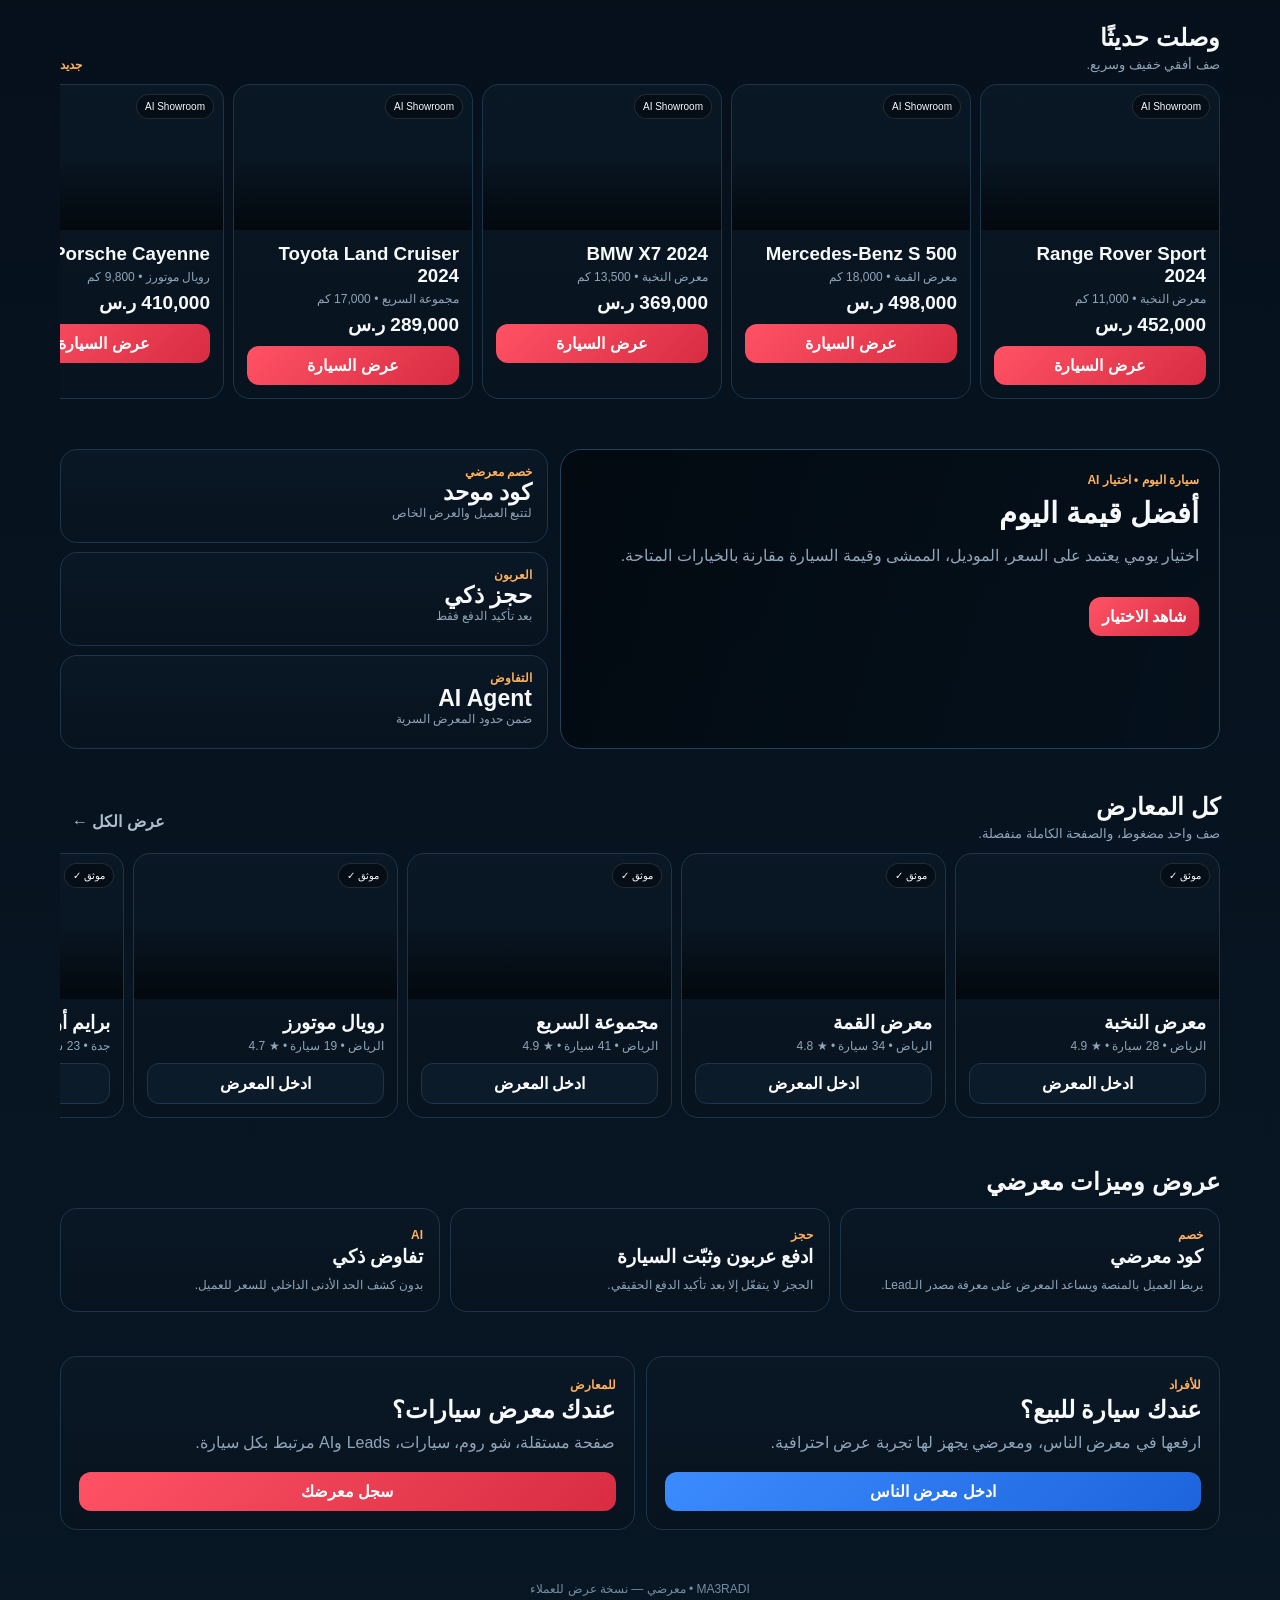
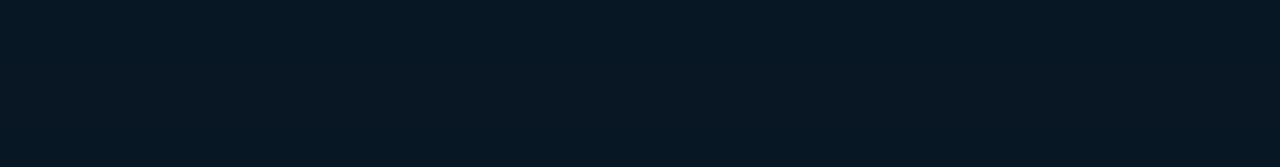
==== commit 3bb570ef: "Add Jeep 360 showroom to MA3RADI live demo" ====
--- a/index.html
+++ b/index.html
@@ -1 +1 @@
-<!doctype html><html lang="ar" dir="rtl"><head><meta charset="utf-8"><meta name="viewport" content="width=device-width,initial-scale=1"><meta name="theme-color" content="#04101c"><title>معرضي | MA3RADI</title><style>body{margin:0;background:#02070d;color:#fff;font-family:Arial,sans-serif;display:grid;place-items:center;min-height:100vh}.l{text-align:center}.r{width:46px;height:46px;border:3px solid #203a54;border-top-color:#ef334d;border-radius:50%;animation:s .8s linear infinite;margin:auto}@keyframes s{to{transform:rotate(360deg)}}small{color:#ff8a00;letter-spacing:4px}</style></head><body><div class="l"><div class="r"></div><h2>معرضي</h2><small>MA3RADI</small></div><script>(async()=>{try{const fs=['p01.txt','p02.txt','p03.txt','p04.txt','p05.txt','p06.txt','p07.txt','p08.txt'];const ps=await Promise.all(fs.map(f=>fetch(f+'?v=9').then(r=>{if(!r.ok)throw Error(f);return r.text()})));const bin=Uint8Array.from(atob(ps.join('')),c=>c.charCodeAt(0));const ds=new DecompressionStream('gzip');const html=await new Response(new Blob([bin]).stream().pipeThrough(ds)).text();document.open();document.write(html);document.close()}catch(e){document.body.innerHTML='<div style="padding:30px;text-align:center">تعذر تحميل معرضي. حدّث الصفحة.</div>';console.error(e)}})();</script></body></html>+<!doctype html><html lang="ar" dir="rtl"><head><meta charset="utf-8"><meta name="viewport" content="width=device-width,initial-scale=1"><meta name="theme-color" content="#04101c"><title>معرضي | MA3RADI</title><style>body{margin:0;background:#02070d;color:#fff;font-family:Arial,sans-serif;display:grid;place-items:center;min-height:100vh}.l{text-align:center}.r{width:46px;height:46px;border:3px solid #203a54;border-top-color:#ef334d;border-radius:50%;animation:s .8s linear infinite;margin:auto}@keyframes s{to{transform:rotate(360deg)}}small{color:#ff8a00;letter-spacing:4px}</style></head><body><div class="l"><div class="r"></div><h2>معرضي</h2><small>MA3RADI</small></div><script>(async()=>{try{const fs=['p01.txt','p02.txt','p03.txt','p04.txt','p05.txt','p06.txt','p07.txt','p08.txt'];const ps=await Promise.all(fs.map(f=>fetch(f+'?v=11').then(r=>{if(!r.ok)throw Error(f);return r.text()})));const bin=Uint8Array.from(atob(ps.join('')),c=>c.charCodeAt(0));const ds=new DecompressionStream('gzip');let html=await new Response(new Blob([bin]).stream().pipeThrough(ds)).text();const patch=`<script>(async()=>{try{const style=document.createElement('style');style.textContent='.stage{bottom:78px!important;height:235px!important;width:min(660px,94%)!important;z-index:2!important;pointer-events:none}.stage video{width:100%;height:100%;object-fit:contain;mix-blend-mode:screen;filter:contrast(1.08) saturate(1.08) drop-shadow(0 25px 22px rgba(0,0,0,.72));transform:translateY(8px) scale(1.06)}@media(max-width:850px){.stage{bottom:74px!important;height:215px!important;width:96%!important}}';document.head.appendChild(style);const hero=document.querySelector('#home .hero');if(hero){const h1=hero.querySelector('.heroCopy h1');const p=hero.querySelector('.heroCopy p');if(h1)h1.textContent='أكثر من مجرد سيارة... إنها تجربة';if(p)p.textContent='اكتشف السيارات كما لو كنت داخل المعرض.';}const ph=document.querySelector('#home .stage .placeholder');if(ph){const b64=(await (await fetch('assets/jeep360.b64?v=11')).text()).trim();const bytes=Uint8Array.from(atob(b64),c=>c.charCodeAt(0));const u=URL.createObjectURL(new Blob([bytes],{type:'video/mp4'}));const v=document.createElement('video');v.src=u;v.autoplay=true;v.muted=true;v.loop=true;v.playsInline=true;v.preload='auto';v.setAttribute('aria-label','Jeep Gladiator Rubicon 360');ph.replaceWith(v);v.play().catch(()=>{});}if(typeof dealers!=='undefined'&&!dealers.some(d=>d.id==='scorpion'))dealers.unshift({id:'scorpion',name:'معرض العقرب',city:'الرياض',count:22,rating:4.9,img:'https://images.unsplash.com/photo-1493238792000-8113da705763?auto=format&fit=crop&w=900&q=80'});if(typeof cars!=='undefined'&&!cars.some(c=>c.id==='jeep'))cars.unshift({id:'jeep',name:'Jeep Gladiator Rubicon',dealer:'scorpion',price:'498,000',mileage:'12,000 كم',year:'2024',img:'https://images.unsplash.com/photo-1533473359331-0135ef1b58bf?auto=format&fit=crop&w=1000&q=80'});const info=document.querySelector('#home .heroInfo');if(info)info.innerHTML='<div><b>Jeep Gladiator Rubicon</b><div class="muted small">معرض العقرب • سيارة مختارة من معرضي</div></div><div class="price">498,000 ر.س</div><button class="btn red" onclick="openCar(\'jeep\')">شاهد السيارة</button>';const s=document.querySelector('#home .stats .stat span');if(s)s.textContent='سيارة حقيقية تدور داخل الشو روم';}catch(e){console.error('MA3RADI showroom patch',e)}})();<\/script>`;html=html.replace('</body>',patch+'</body>');document.open();document.write(html);document.close()}catch(e){document.body.innerHTML='<div style="padding:30px;text-align:center">تعذر تحميل معرضي. حدّث الصفحة.</div>';console.error(e)}})();</script></body></html>
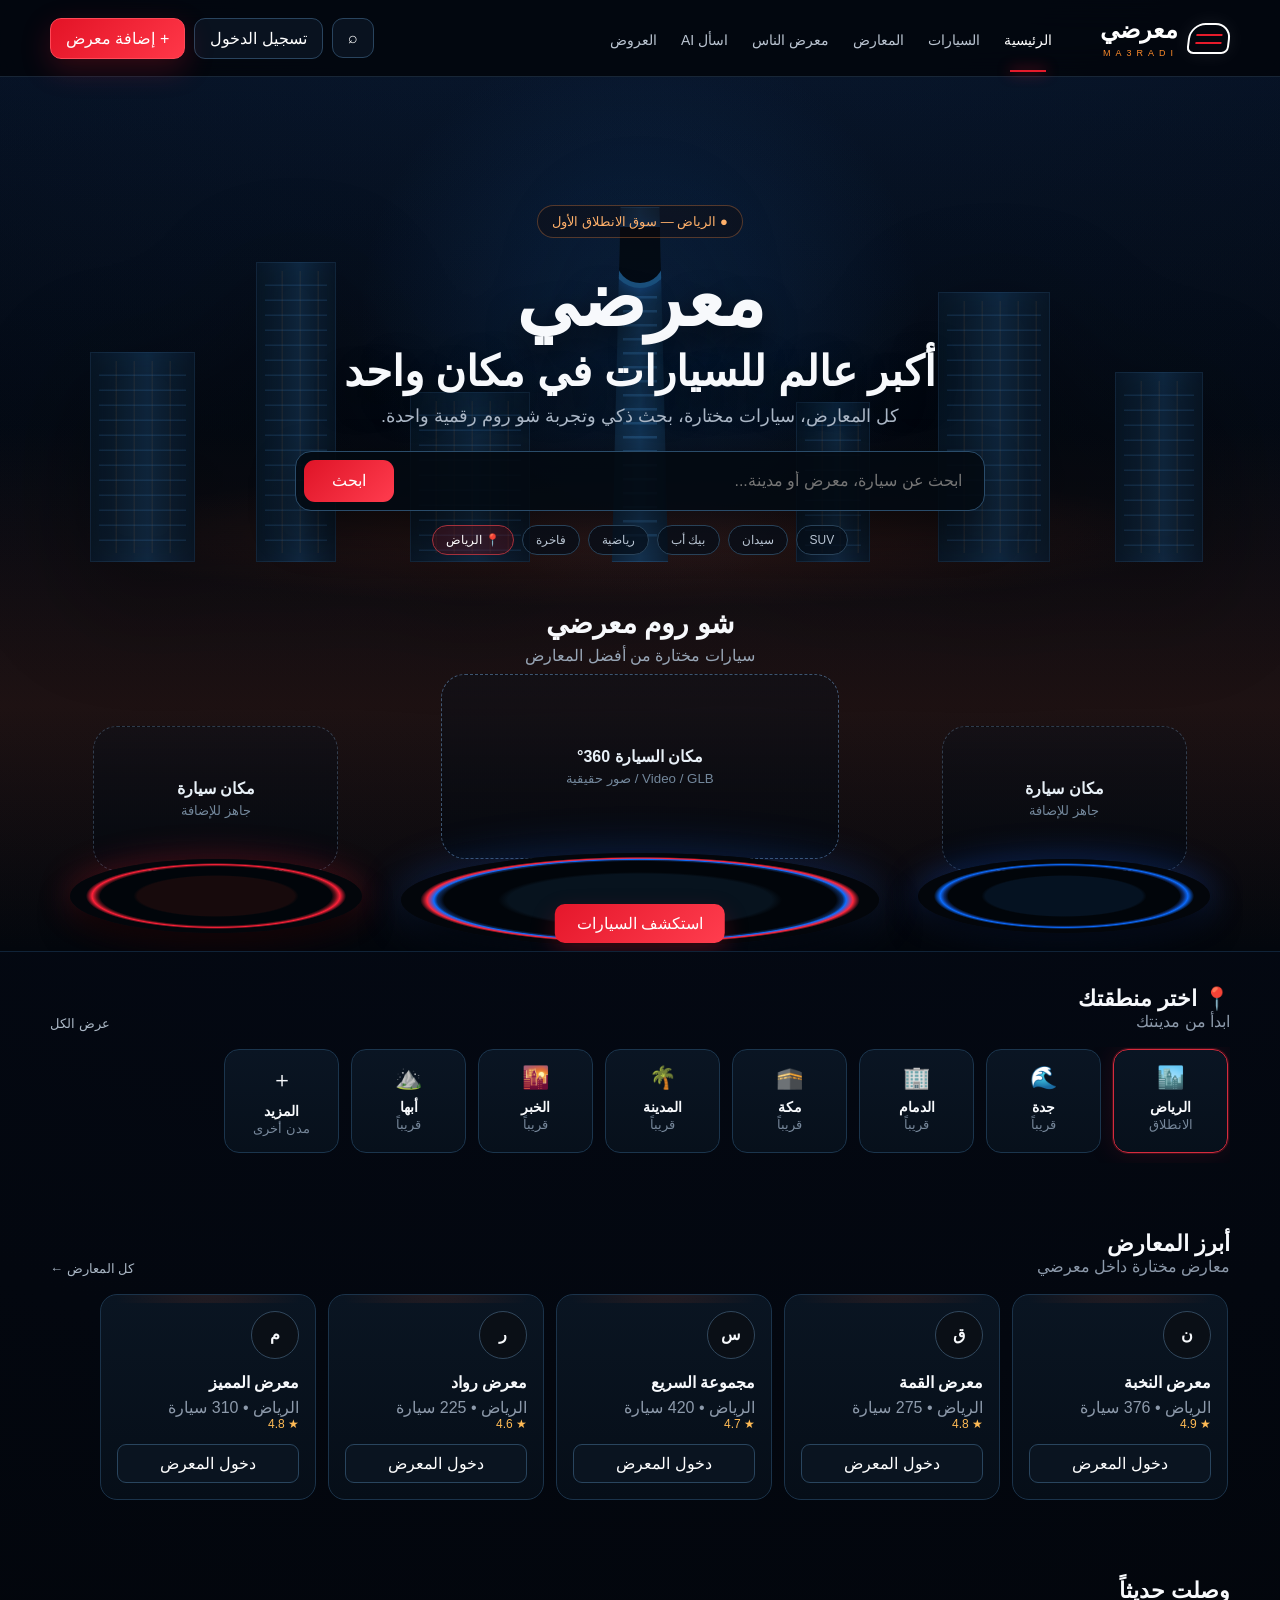
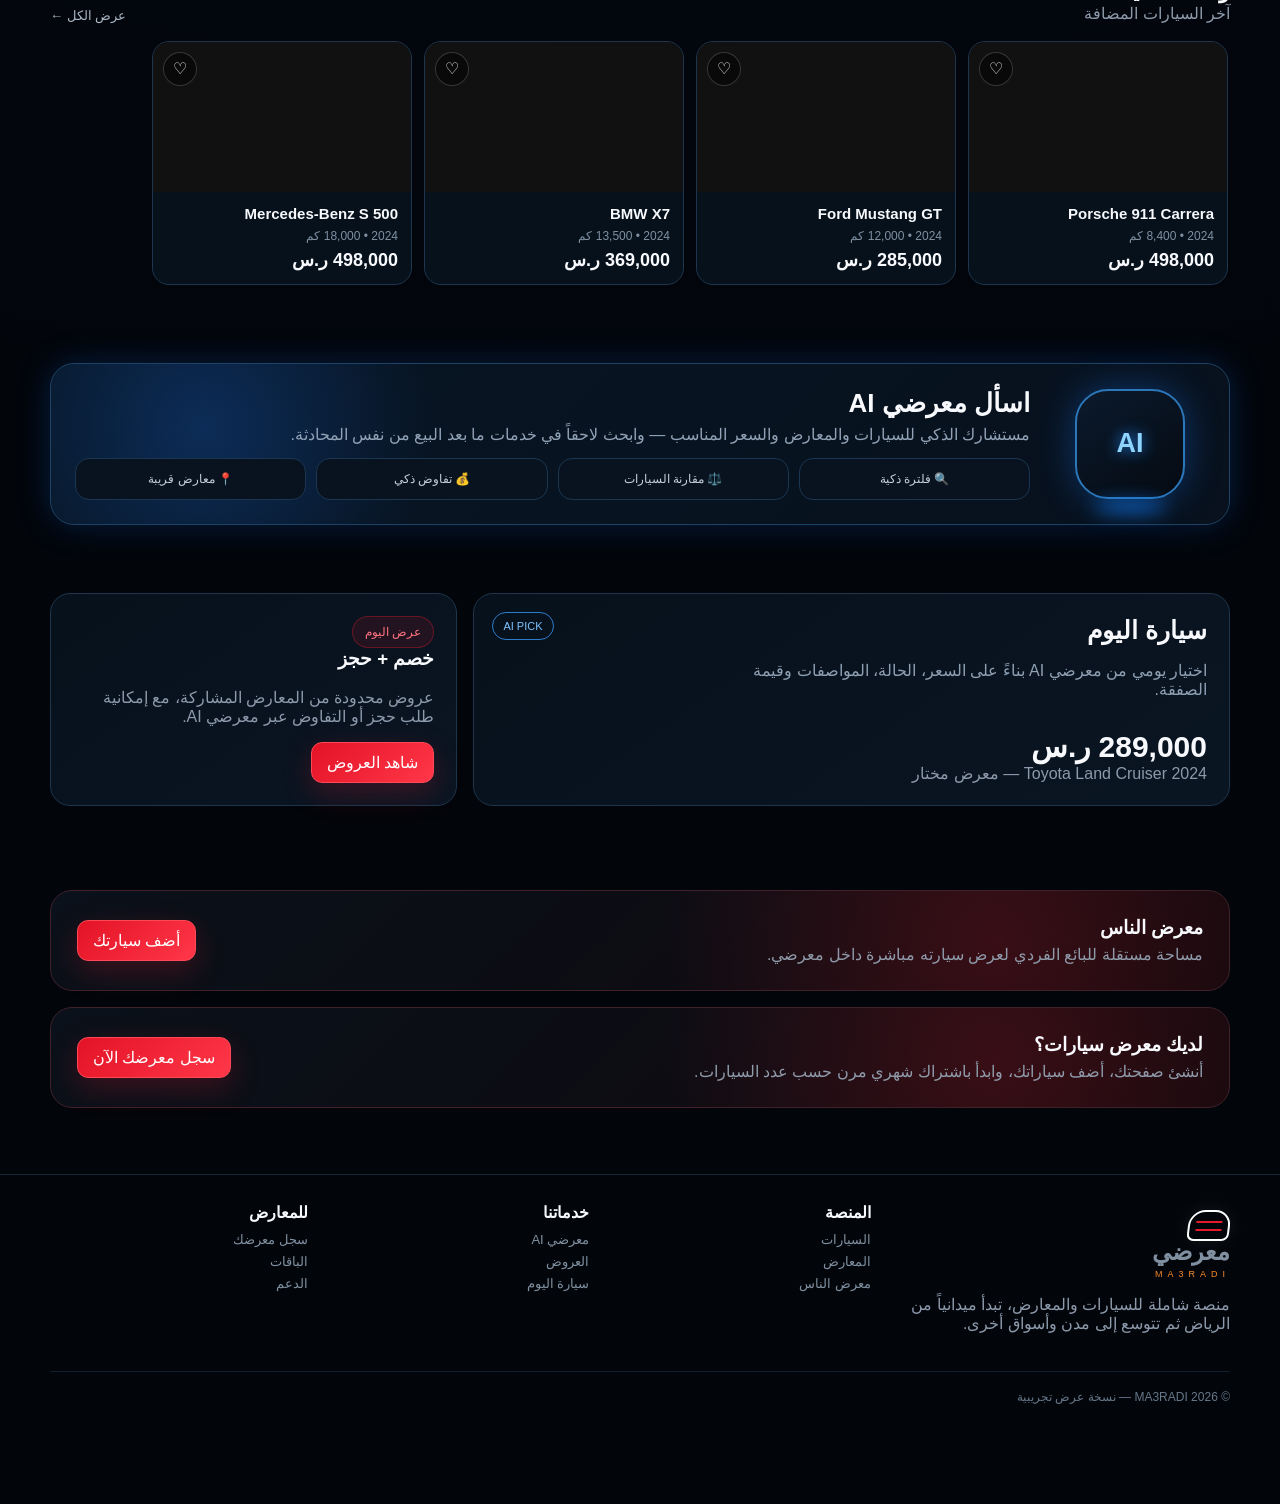
==== commit 5c067d91: "Rebuild MA3RADI clean homepage from scratch" ====
--- a/index.html
+++ b/index.html
@@ -1 +1,79 @@
-<!doctype html><html lang="ar" dir="rtl"><head><meta charset="utf-8"><meta name="viewport" content="width=device-width,initial-scale=1"><meta name="theme-color" content="#04101c"><title>معرضي | MA3RADI</title><style>body{margin:0;background:#02070d;color:#fff;font-family:Arial,sans-serif;display:grid;place-items:center;min-height:100vh}.l{text-align:center}.r{width:46px;height:46px;border:3px solid #203a54;border-top-color:#ef334d;border-radius:50%;animation:s .8s linear infinite;margin:auto}@keyframes s{to{transform:rotate(360deg)}}small{color:#ff8a00;letter-spacing:4px}</style></head><body><div class="l"><div class="r"></div><h2>معرضي</h2><small>MA3RADI</small></div><script>(async()=>{try{const fs=['p01.txt','p02.txt','p03.txt','p04.txt','p05.txt','p06.txt','p07.txt','p08.txt'];const ps=await Promise.all(fs.map(f=>fetch(f+'?v=11').then(r=>{if(!r.ok)throw Error(f);return r.text()})));const bin=Uint8Array.from(atob(ps.join('')),c=>c.charCodeAt(0));const ds=new DecompressionStream('gzip');let html=await new Response(new Blob([bin]).stream().pipeThrough(ds)).text();const patch=`<script>(async()=>{try{const style=document.createElement('style');style.textContent='.stage{bottom:78px!important;height:235px!important;width:min(660px,94%)!important;z-index:2!important;pointer-events:none}.stage video{width:100%;height:100%;object-fit:contain;mix-blend-mode:screen;filter:contrast(1.08) saturate(1.08) drop-shadow(0 25px 22px rgba(0,0,0,.72));transform:translateY(8px) scale(1.06)}@media(max-width:850px){.stage{bottom:74px!important;height:215px!important;width:96%!important}}';document.head.appendChild(style);const hero=document.querySelector('#home .hero');if(hero){const h1=hero.querySelector('.heroCopy h1');const p=hero.querySelector('.heroCopy p');if(h1)h1.textContent='أكثر من مجرد سيارة... إنها تجربة';if(p)p.textContent='اكتشف السيارات كما لو كنت داخل المعرض.';}const ph=document.querySelector('#home .stage .placeholder');if(ph){const b64=(await (await fetch('assets/jeep360.b64?v=11')).text()).trim();const bytes=Uint8Array.from(atob(b64),c=>c.charCodeAt(0));const u=URL.createObjectURL(new Blob([bytes],{type:'video/mp4'}));const v=document.createElement('video');v.src=u;v.autoplay=true;v.muted=true;v.loop=true;v.playsInline=true;v.preload='auto';v.setAttribute('aria-label','Jeep Gladiator Rubicon 360');ph.replaceWith(v);v.play().catch(()=>{});}if(typeof dealers!=='undefined'&&!dealers.some(d=>d.id==='scorpion'))dealers.unshift({id:'scorpion',name:'معرض العقرب',city:'الرياض',count:22,rating:4.9,img:'https://images.unsplash.com/photo-1493238792000-8113da705763?auto=format&fit=crop&w=900&q=80'});if(typeof cars!=='undefined'&&!cars.some(c=>c.id==='jeep'))cars.unshift({id:'jeep',name:'Jeep Gladiator Rubicon',dealer:'scorpion',price:'498,000',mileage:'12,000 كم',year:'2024',img:'https://images.unsplash.com/photo-1533473359331-0135ef1b58bf?auto=format&fit=crop&w=1000&q=80'});const info=document.querySelector('#home .heroInfo');if(info)info.innerHTML='<div><b>Jeep Gladiator Rubicon</b><div class="muted small">معرض العقرب • سيارة مختارة من معرضي</div></div><div class="price">498,000 ر.س</div><button class="btn red" onclick="openCar(\'jeep\')">شاهد السيارة</button>';const s=document.querySelector('#home .stats .stat span');if(s)s.textContent='سيارة حقيقية تدور داخل الشو روم';}catch(e){console.error('MA3RADI showroom patch',e)}})();<\/script>`;html=html.replace('</body>',patch+'</body>');document.open();document.write(html);document.close()}catch(e){document.body.innerHTML='<div style="padding:30px;text-align:center">تعذر تحميل معرضي. حدّث الصفحة.</div>';console.error(e)}})();</script></body></html>+<!doctype html>
+<html lang="ar" dir="rtl">
+<head>
+<meta charset="utf-8" />
+<meta name="viewport" content="width=device-width,initial-scale=1,viewport-fit=cover" />
+<meta name="theme-color" content="#040913" />
+<title>معرضي | MA3RADI</title>
+<style>
+:root{--bg:#030710;--panel:#07111e;--panel2:#0b1626;--line:#1c3650;--text:#f7f9fc;--muted:#8d9aab;--red:#e51b2b;--red2:#ff3042;--blue:#1778ff;--orange:#ff8c2b;--glow:0 0 34px rgba(23,120,255,.22);--r:22px}
+*{box-sizing:border-box}html{scroll-behavior:smooth}body{margin:0;background:radial-gradient(circle at 50% -20%,#0c1c33 0,#040914 36%,#02050a 70%);color:var(--text);font-family:"Tajawal","Segoe UI",Arial,sans-serif;overflow-x:hidden}.wrap{width:min(1180px,calc(100% - 32px));margin:auto}.muted{color:var(--muted)}button,input{font:inherit}.desktop{display:block}.mobile{display:none}
+.header{position:sticky;top:0;z-index:50;background:rgba(2,6,12,.82);backdrop-filter:blur(15px);border-bottom:1px solid rgba(85,120,155,.28)}.header .inner{height:76px;display:flex;align-items:center;gap:26px}.brand{display:flex;align-items:center;gap:10px;text-decoration:none;color:#fff;min-width:150px}.mark{position:relative;width:42px;height:31px;border:2px solid #fff;border-radius:16px 16px 7px 7px;transform:skew(-7deg);box-shadow:0 0 20px rgba(255,255,255,.08)}.mark:before{content:"";position:absolute;left:6px;right:6px;top:9px;height:2px;background:var(--red);box-shadow:0 8px 0 var(--red)}.brand b{font-size:24px;line-height:.9}.brand small{display:block;color:var(--orange);font-size:9px;letter-spacing:5px;margin-top:6px}.nav{display:flex;align-items:center;gap:20px;flex:1}.nav a{color:#bac4d1;text-decoration:none;font-size:14px;padding:28px 2px 24px;position:relative}.nav a.active,.nav a:hover{color:#fff}.nav a.active:after{content:"";position:absolute;left:15%;right:15%;bottom:0;height:2px;background:var(--red);box-shadow:0 0 14px var(--red)}.headActions{display:flex;gap:9px;align-items:center}.ghost,.primary{border:1px solid #29445e;color:#fff;background:#09121f;border-radius:11px;padding:10px 15px;cursor:pointer}.primary{background:linear-gradient(135deg,#e31326,#ff3748);border-color:#ff4857;box-shadow:0 10px 30px rgba(229,27,43,.23)}
+.hero{position:relative;min-height:840px;overflow:hidden;border-bottom:1px solid #102338}.heroBg{position:absolute;inset:0;background:radial-gradient(circle at 50% 27%,rgba(24,87,160,.26),transparent 31%),linear-gradient(180deg,rgba(2,7,14,.05),#040a12 72%,#03070d)}.sunset{position:absolute;inset:0;background:linear-gradient(180deg,rgba(8,38,78,.18) 0,rgba(15,25,48,.02) 40%,rgba(237,80,24,.11) 72%,transparent 100%)}.city{position:absolute;left:0;right:0;top:90px;height:395px;opacity:.82;filter:drop-shadow(0 30px 60px rgba(0,0,0,.55))}.building{position:absolute;bottom:0;background:linear-gradient(90deg,#07131f,#102a43 55%,#08131f);border:1px solid rgba(58,114,166,.25);box-shadow:inset 0 0 30px rgba(30,111,195,.09)}.building:after{content:"";position:absolute;inset:8px;background:repeating-linear-gradient(180deg,transparent 0 13px,rgba(71,152,226,.18) 14px 15px),repeating-linear-gradient(90deg,transparent 0 16px,rgba(255,165,80,.08) 17px 18px)}.b1{right:6%;width:88px;height:190px}.b2{right:18%;width:112px;height:270px}.b3{right:32%;width:74px;height:160px}.b4{left:7%;width:105px;height:210px}.b5{left:20%;width:80px;height:300px}.b6{left:32%;width:120px;height:170px}.kingdom{position:absolute;left:50%;bottom:0;transform:translateX(-50%);width:108px;height:355px;background:linear-gradient(90deg,#081522 0,#153a5d 50%,#07111c 100%);clip-path:polygon(32% 0,68% 0,76% 100%,24% 100%);border:1px solid rgba(79,151,219,.25)}.kingdom:before{content:"";position:absolute;left:23%;right:23%;top:19px;height:56px;border-radius:0 0 40px 40px;background:#02070d;border:5px solid #1e5b8c;border-top:0;box-shadow:0 0 18px rgba(23,120,255,.35)}.kingdom:after{content:"";position:absolute;left:34%;right:34%;top:88px;bottom:15px;background:repeating-linear-gradient(180deg,rgba(71,153,224,.28) 0 2px,transparent 3px 14px)}.cityGlow{position:absolute;left:0;right:0;top:290px;height:160px;background:radial-gradient(ellipse at center,rgba(255,88,32,.14),transparent 62%)}
+.heroContent{position:relative;z-index:3;text-align:center;padding-top:128px}.eyebrow{display:inline-flex;gap:8px;align-items:center;color:#ffb06a;border:1px solid rgba(255,145,69,.3);background:rgba(22,11,6,.35);border-radius:999px;padding:8px 14px;font-size:13px}.hero h1{font-size:clamp(44px,6vw,78px);line-height:1.08;margin:20px 0 10px;text-shadow:0 12px 32px rgba(0,0,0,.65)}.hero h1 span{display:block;font-size:.55em;margin-top:8px}.hero p{margin:0 auto 24px;color:#aab6c5;font-size:18px}.search{margin:0 auto;width:min(690px,100%);display:flex;gap:10px;background:rgba(3,9,17,.9);border:1px solid #2a4c6a;padding:8px;border-radius:16px;box-shadow:0 18px 45px rgba(0,0,0,.38)}.search input{flex:1;border:0;outline:0;color:#fff;background:transparent;padding:12px 14px}.search button{border:0;border-radius:11px;padding:0 28px;color:#fff;background:linear-gradient(135deg,#df1427,#ff3c4e);cursor:pointer}.chips{display:flex;justify-content:center;gap:8px;flex-wrap:wrap;margin-top:14px}.chip{border:1px solid #284259;background:rgba(5,13,24,.72);color:#b9c5d3;border-radius:999px;padding:7px 13px;font-size:12px}.cityChip{color:#fff;border-color:#a5313c;background:rgba(104,12,21,.35)}
+.showroom{position:relative;z-index:5;margin-top:52px}.showroom h2{margin:0;font-size:28px}.showroom .sub{color:#98a6b6;margin-top:6px}.stageRow{height:270px;margin-top:16px;display:grid;grid-template-columns:1fr 1.5fr 1fr;align-items:end;gap:10px;perspective:1000px}.slot{position:relative;height:100%;display:flex;align-items:flex-end;justify-content:center}.slot .plate{position:absolute;bottom:18px;width:88%;height:74px;border-radius:50%;background:radial-gradient(ellipse,#051221 0 38%,#01050a 40% 56%,rgba(17,96,255,.38) 58%,#0c6cff 60%,#03060b 63%);box-shadow:0 17px 30px rgba(0,0,0,.7),0 0 34px rgba(30,104,255,.35)}.slot.red .plate{background:radial-gradient(ellipse,#170a0c 0 38%,#01050a 40% 56%,rgba(255,34,49,.38) 58%,#ff2139 60%,#03060b 63%);box-shadow:0 17px 30px rgba(0,0,0,.7),0 0 34px rgba(255,38,55,.3)}.slot.center .plate{width:96%;height:94px;bottom:4px;background:radial-gradient(ellipse,#07131e 0 39%,#01050a 42% 58%,rgba(20,110,255,.32) 60%,#0c6cff 61%,#ff263b 63%,#03060b 65%);box-shadow:0 24px 40px rgba(0,0,0,.75),0 0 45px rgba(31,110,255,.28)}.dropzone{position:absolute;bottom:80px;width:74%;height:145px;border:1px dashed rgba(119,153,187,.35);border-radius:24px;background:linear-gradient(180deg,rgba(8,17,29,.35),rgba(4,9,16,.7));display:grid;place-items:center;color:#7890a8;transition:.2s}.center .dropzone{height:185px;bottom:92px;width:80%;color:#cdd8e4;border-color:rgba(114,160,210,.5)}.dropzone b{display:block;color:#e8f0f7;font-size:16px}.dropzone small{display:block;margin-top:5px;color:#73879b}.slot:hover .dropzone{transform:translateY(-3px);border-color:#397db9}.showCta{position:absolute;bottom:8px;left:50%;transform:translateX(-50%);z-index:4;border:0;background:linear-gradient(135deg,#e5172b,#ff3d4e);color:#fff;padding:10px 22px;border-radius:10px;box-shadow:0 10px 25px rgba(229,23,43,.25);cursor:pointer}
+.section{padding:34px 0}.sectionHead{display:flex;align-items:end;justify-content:space-between;margin-bottom:16px}.sectionHead h3{font-size:22px;margin:0}.sectionHead a{color:#aab7c5;text-decoration:none;font-size:13px}.regionRow,.hscroll{display:flex;gap:12px;overflow:auto;padding:2px 2px 10px;scrollbar-width:none}.regionRow::-webkit-scrollbar,.hscroll::-webkit-scrollbar{display:none}.region{min-width:115px;padding:15px 12px;background:linear-gradient(180deg,#0a1523,#07101b);border:1px solid #1b354d;border-radius:15px;text-align:center}.region.active{border-color:#d52b3d;box-shadow:0 0 0 1px rgba(232,36,54,.22),0 0 28px rgba(232,36,54,.14)}.region .ico{font-size:22px}.region b{display:block;margin-top:8px;font-size:14px}.region small{color:#76879a}.dealer{min-width:216px;background:linear-gradient(180deg,#0a1522,#060e18);border:1px solid #1b334a;border-radius:17px;padding:16px;position:relative;overflow:hidden}.dealer:before{content:"";position:absolute;inset:-40% -20% auto;height:90px;background:radial-gradient(circle,rgba(255,88,31,.15),transparent 65%)}.dealer .logoCircle{width:48px;height:48px;border-radius:50%;display:grid;place-items:center;border:1px solid #31475c;background:#0a0f16;font-weight:800;margin-bottom:14px}.dealer h4{margin:0 0 6px;font-size:16px}.rating{color:#ffbb55;font-size:12px}.dealer button{width:100%;margin-top:13px;padding:9px;border-radius:9px;background:#0a1420;border:1px solid #29455e;color:#fff}.car{min-width:260px;border:1px solid #1d354d;background:#07111c;border-radius:17px;overflow:hidden}.carImg{height:150px;background:#111 center/cover no-repeat;position:relative}.carImg:after{content:"♡";position:absolute;left:10px;top:10px;width:32px;height:32px;border-radius:50%;display:grid;place-items:center;background:rgba(0,0,0,.45);border:1px solid rgba(255,255,255,.18)}.carBody{padding:13px}.carBody b{font-size:15px}.carBody .meta{color:#7f90a1;font-size:12px;margin:6px 0}.price{font-weight:800;font-size:18px}.aiCard{background:radial-gradient(circle at 13% 40%,rgba(28,121,255,.24),transparent 22%),linear-gradient(135deg,#071524,#08111d);border:1px solid #1d4263;border-radius:24px;padding:24px;display:grid;grid-template-columns:150px 1fr;gap:25px;align-items:center;box-shadow:var(--glow)}.robot{width:110px;height:110px;border-radius:33px;margin:auto;background:linear-gradient(145deg,#0b1a2d,#050a11);border:2px solid #2b77b9;box-shadow:0 0 35px rgba(24,124,255,.35);display:grid;place-items:center;position:relative}.robot:before{content:"AI";font-weight:900;font-size:27px;color:#8fd4ff;text-shadow:0 0 15px #278cff}.robot:after{content:"";position:absolute;width:74px;height:8px;border-radius:50%;background:#0e80ff;filter:blur(9px);bottom:-14px}.aiCard h3{margin:0 0 6px;font-size:26px}.aiCard p{color:#91a2b6;margin:0 0 14px}.aiFeatures{display:grid;grid-template-columns:repeat(4,1fr);gap:10px}.aiFeature{background:#08131f;border:1px solid #1b3650;border-radius:14px;padding:13px;text-align:center;color:#c5d0da;font-size:12px}.daily{display:grid;grid-template-columns:1.3fr .7fr;gap:16px}.dailyMain,.offerBox{border:1px solid #1d354d;border-radius:20px;background:linear-gradient(145deg,#07111c,#0a1522);padding:22px;min-height:210px}.dailyMain{position:relative;overflow:hidden}.dailyMain:after{content:"AI PICK";position:absolute;left:18px;top:18px;padding:7px 10px;border:1px solid #2c7cca;border-radius:999px;color:#7fc4ff;font-size:11px}.dailyMain h3{font-size:25px;margin:0 0 8px}.dailyMain p{max-width:500px;color:#8fa0b3}.dailyMain .bigprice{font-size:30px;font-weight:900;margin-top:30px}.offerBox h3{margin-top:0}.offerPill{display:inline-flex;padding:8px 12px;border-radius:999px;background:rgba(229,27,43,.12);border:1px solid rgba(229,27,43,.35);color:#ff7380;font-size:12px}.cta{margin-top:16px;padding:26px;border-radius:22px;border:1px solid #40212a;background:radial-gradient(circle at 80% 50%,rgba(229,27,43,.2),transparent 35%),linear-gradient(135deg,#0a111a,#10090d);display:flex;justify-content:space-between;align-items:center;gap:20px}.cta h3{margin:0 0 6px}.cta p{margin:0;color:#8f9baa}.footer{border-top:1px solid #142639;margin-top:32px;padding:28px 0 100px;background:#02060b}.footerGrid{display:grid;grid-template-columns:1.3fr repeat(3,1fr);gap:24px}.footer h4{margin:0 0 10px}.footer a{display:block;color:#8190a1;text-decoration:none;font-size:13px;margin:7px 0}.copy{margin-top:22px;padding-top:18px;border-top:1px solid #112030;color:#667789;font-size:12px}
+.bottomNav{display:none}
+@media(max-width:820px){.desktop{display:none}.mobile{display:flex}.wrap{width:min(100% - 26px,720px)}.header .inner{height:74px}.header .mobile{width:100%;align-items:center;justify-content:space-between}.brand{min-width:auto}.brand b{font-size:23px}.headActions .primary{padding:10px 13px}.hero{min-height:900px}.heroContent{padding-top:84px}.hero h1{font-size:43px}.hero p{font-size:15px;padding:0 12px}.search{width:100%;gap:7px}.search button{padding:0 18px}.city{top:82px;height:310px;opacity:.62}.kingdom{height:280px;width:84px}.b2{height:220px}.b5{height:240px}.showroom{margin-top:56px}.stageRow{height:325px;grid-template-columns:.65fr 1.7fr .65fr;gap:0}.slot:not(.center) .dropzone{display:none}.slot:not(.center) .plate{width:125%;height:55px;opacity:.7}.slot.center .dropzone{height:196px;bottom:100px;width:96%}.slot.center .plate{width:112%;height:94px}.section{padding:28px 0}.region{min-width:105px}.dealer{min-width:205px}.car{min-width:245px}.aiCard{grid-template-columns:1fr;padding:20px;text-align:center}.robot{width:92px;height:92px}.aiFeatures{grid-template-columns:repeat(2,1fr)}.daily{grid-template-columns:1fr}.cta{align-items:flex-start;flex-direction:column}.footerGrid{grid-template-columns:1fr 1fr}.bottomNav{position:fixed;z-index:80;bottom:0;left:0;right:0;height:72px;padding-bottom:env(safe-area-inset-bottom);display:grid;grid-template-columns:repeat(5,1fr);background:rgba(2,6,12,.95);backdrop-filter:blur(12px);border-top:1px solid #172b3f}.bottomNav a{display:grid;place-items:center;text-decoration:none;color:#8190a0;font-size:10px;padding-top:7px}.bottomNav span{font-size:20px;line-height:1}.bottomNav a.active{color:#fff}.footer{padding-bottom:110px}}
+</style>
+</head>
+<body>
+<header class="header">
+  <div class="wrap inner">
+    <div class="mobile">
+      <a class="brand" href="#home"><div class="mark"></div><div><b>معرضي</b><small>MA3RADI</small></div></a>
+      <div class="headActions"><button class="primary" onclick="toast('قريباً: تسجيل المعرض')">+ سجل معرضك</button></div>
+    </div>
+    <a class="brand desktop" href="#home"><div class="mark"></div><div><b>معرضي</b><small>MA3RADI</small></div></a>
+    <nav class="nav desktop"><a href="#home" class="active">الرئيسية</a><a href="#showroom">السيارات</a><a href="#dealers">المعارض</a><a href="#people">معرض الناس</a><a href="#ai">اسأل AI</a><a href="#offers">العروض</a></nav>
+    <div class="headActions desktop"><button class="ghost">⌕</button><button class="ghost">تسجيل الدخول</button><button class="primary">+ إضافة معرض</button></div>
+  </div>
+</header>
+<main id="home">
+<section class="hero">
+  <div class="heroBg"></div><div class="sunset"></div>
+  <div class="city"><div class="cityGlow"></div><div class="building b1"></div><div class="building b2"></div><div class="building b3"></div><div class="building b4"></div><div class="building b5"></div><div class="building b6"></div><div class="kingdom" title="برج المملكة"></div></div>
+  <div class="wrap heroContent">
+    <div class="eyebrow">● الرياض — سوق الانطلاق الأول</div>
+    <h1>معرضي <span>أكبر عالم للسيارات في مكان واحد</span></h1>
+    <p>كل المعارض، سيارات مختارة، بحث ذكي وتجربة شو روم رقمية واحدة.</p>
+    <div class="search"><input placeholder="ابحث عن سيارة، معرض أو مدينة..." /><button onclick="toast('بحث معرضي AI جاهز للربط')">ابحث</button></div>
+    <div class="chips"><span class="chip">SUV</span><span class="chip">سيدان</span><span class="chip">بيك أب</span><span class="chip">رياضية</span><span class="chip">فاخرة</span><span class="chip cityChip">📍 الرياض</span></div>
+    <div class="showroom" id="showroom">
+      <h2>شو روم معرضي</h2><div class="sub">سيارات مختارة من أفضل المعارض</div>
+      <div class="stageRow">
+        <div class="slot"><div class="dropzone"><div><b>مكان سيارة</b><small>جاهز للإضافة</small></div></div><div class="plate"></div></div>
+        <div class="slot center red"><div class="dropzone"><div><b>مكان السيارة 360°</b><small>Video / GLB / صور حقيقية</small></div></div><div class="plate"></div><button class="showCta" onclick="toast('الشو روم جاهز لإضافة السيارة')">استكشف السيارات</button></div>
+        <div class="slot red"><div class="dropzone"><div><b>مكان سيارة</b><small>جاهز للإضافة</small></div></div><div class="plate"></div></div>
+      </div>
+    </div>
+  </div>
+</section>
+<section class="section"><div class="wrap"><div class="sectionHead"><div><h3>📍 اختر منطقتك</h3><div class="muted">ابدأ من مدينتك</div></div><a href="#">عرض الكل</a></div><div class="regionRow">
+  <div class="region active"><div class="ico">🏙️</div><b>الرياض</b><small>الانطلاق</small></div><div class="region"><div class="ico">🌊</div><b>جدة</b><small>قريباً</small></div><div class="region"><div class="ico">🏢</div><b>الدمام</b><small>قريباً</small></div><div class="region"><div class="ico">🕋</div><b>مكة</b><small>قريباً</small></div><div class="region"><div class="ico">🌴</div><b>المدينة</b><small>قريباً</small></div><div class="region"><div class="ico">🌇</div><b>الخبر</b><small>قريباً</small></div><div class="region"><div class="ico">⛰️</div><b>أبها</b><small>قريباً</small></div><div class="region"><div class="ico">＋</div><b>المزيد</b><small>مدن أخرى</small></div>
+</div></div></section>
+<section class="section" id="dealers"><div class="wrap"><div class="sectionHead"><div><h3>أبرز المعارض</h3><div class="muted">معارض مختارة داخل معرضي</div></div><a href="#">كل المعارض ←</a></div><div class="hscroll">
+  <div class="dealer"><div class="logoCircle">ن</div><h4>معرض النخبة</h4><div class="muted">الرياض • 376 سيارة</div><div class="rating">★ 4.9</div><button>دخول المعرض</button></div>
+  <div class="dealer"><div class="logoCircle">ق</div><h4>معرض القمة</h4><div class="muted">الرياض • 275 سيارة</div><div class="rating">★ 4.8</div><button>دخول المعرض</button></div>
+  <div class="dealer"><div class="logoCircle">س</div><h4>مجموعة السريع</h4><div class="muted">الرياض • 420 سيارة</div><div class="rating">★ 4.7</div><button>دخول المعرض</button></div>
+  <div class="dealer"><div class="logoCircle">ر</div><h4>معرض رواد</h4><div class="muted">الرياض • 225 سيارة</div><div class="rating">★ 4.6</div><button>دخول المعرض</button></div>
+  <div class="dealer"><div class="logoCircle">م</div><h4>معرض المميز</h4><div class="muted">الرياض • 310 سيارة</div><div class="rating">★ 4.8</div><button>دخول المعرض</button></div>
+</div></div></section>
+<section class="section"><div class="wrap"><div class="sectionHead"><div><h3>وصلت حديثاً</h3><div class="muted">آخر السيارات المضافة</div></div><a href="#">عرض الكل ←</a></div><div class="hscroll">
+  <article class="car"><div class="carImg" style="background-image:url('https://images.unsplash.com/photo-1503376780353-7e6692767b70?auto=format&fit=crop&w=900&q=82')"></div><div class="carBody"><b>Porsche 911 Carrera</b><div class="meta">2024 • 8,400 كم</div><div class="price">498,000 ر.س</div></div></article>
+  <article class="car"><div class="carImg" style="background-image:url('https://images.unsplash.com/photo-1494976388531-d1058494cdd8?auto=format&fit=crop&w=900&q=82')"></div><div class="carBody"><b>Ford Mustang GT</b><div class="meta">2024 • 12,000 كم</div><div class="price">285,000 ر.س</div></div></article>
+  <article class="car"><div class="carImg" style="background-image:url('https://images.unsplash.com/photo-1550355291-bbee04a92027?auto=format&fit=crop&w=900&q=82')"></div><div class="carBody"><b>BMW X7</b><div class="meta">2024 • 13,500 كم</div><div class="price">369,000 ر.س</div></div></article>
+  <article class="car"><div class="carImg" style="background-image:url('https://images.unsplash.com/photo-1553440569-bcc63803a83d?auto=format&fit=crop&w=900&q=82')"></div><div class="carBody"><b>Mercedes-Benz S 500</b><div class="meta">2024 • 18,000 كم</div><div class="price">498,000 ر.س</div></div></article>
+</div></div></section>
+<section class="section" id="ai"><div class="wrap"><div class="aiCard"><div class="robot"></div><div><h3>اسأل معرضي AI</h3><p>مستشارك الذكي للسيارات والمعارض والسعر المناسب — وابحث لاحقاً في خدمات ما بعد البيع من نفس المحادثة.</p><div class="aiFeatures"><div class="aiFeature">🔍 فلترة ذكية</div><div class="aiFeature">⚖️ مقارنة السيارات</div><div class="aiFeature">💰 تفاوض ذكي</div><div class="aiFeature">📍 معارض قريبة</div></div></div></div></div></section>
+<section class="section"><div class="wrap"><div class="daily"><div class="dailyMain"><h3>سيارة اليوم</h3><p>اختيار يومي من معرضي AI بناءً على السعر، الحالة، المواصفات وقيمة الصفقة.</p><div class="bigprice">289,000 ر.س</div><div class="muted">Toyota Land Cruiser 2024 — معرض مختار</div></div><div class="offerBox" id="offers"><span class="offerPill">عرض اليوم</span><h3>خصم + حجز</h3><p class="muted">عروض محدودة من المعارض المشاركة، مع إمكانية طلب حجز أو التفاوض عبر معرضي AI.</p><button class="primary">شاهد العروض</button></div></div></div></section>
+<section class="section" id="people"><div class="wrap"><div class="cta"><div><h3>معرض الناس</h3><p>مساحة مستقلة للبائع الفردي لعرض سيارته مباشرة داخل معرضي.</p></div><button class="primary">أضف سيارتك</button></div><div class="cta"><div><h3>لديك معرض سيارات؟</h3><p>أنشئ صفحتك، أضف سياراتك، وابدأ باشتراك شهري مرن حسب عدد السيارات.</p></div><button class="primary">سجل معرضك الآن</button></div></div></section>
+</main>
+<footer class="footer"><div class="wrap"><div class="footerGrid"><div><a class="brand" href="#home"><div class="mark"></div><div><b>معرضي</b><small>MA3RADI</small></div></a><p class="muted">منصة شاملة للسيارات والمعارض، تبدأ ميدانياً من الرياض ثم تتوسع إلى مدن وأسواق أخرى.</p></div><div><h4>المنصة</h4><a href="#showroom">السيارات</a><a href="#dealers">المعارض</a><a href="#people">معرض الناس</a></div><div><h4>خدماتنا</h4><a href="#ai">معرضي AI</a><a href="#offers">العروض</a><a href="#">سيارة اليوم</a></div><div><h4>للمعارض</h4><a href="#">سجل معرضك</a><a href="#">الباقات</a><a href="#">الدعم</a></div></div><div class="copy">© 2026 MA3RADI — نسخة عرض تجريبية</div></div></footer>
+<nav class="bottomNav"><a class="active" href="#home"><span>⌂</span>الرئيسية</a><a href="#dealers"><span>🏢</span>المعارض</a><a href="#people"><span>🚘</span>معرض الناس</a><a href="#ai"><span>🤖</span>AI</a><a href="#"><span>＋</span>سجل معرضك</a></nav>
+<div id="toast" style="position:fixed;z-index:120;left:50%;bottom:92px;transform:translate(-50%,18px);background:#0c1724;border:1px solid #31506d;color:#fff;padding:11px 16px;border-radius:12px;opacity:0;pointer-events:none;transition:.25s;box-shadow:0 16px 35px rgba(0,0,0,.45)"></div>
+<script>
+function toast(t){const x=document.getElementById('toast');x.textContent=t;x.style.opacity='1';x.style.transform='translate(-50%,0)';clearTimeout(window.__tt);window.__tt=setTimeout(()=>{x.style.opacity='0';x.style.transform='translate(-50%,18px)'},1800)}
+const links=[...document.querySelectorAll('.nav a,.bottomNav a')];links.forEach(a=>a.addEventListener('click',()=>{if(a.getAttribute('href')?.startsWith('#')){links.forEach(x=>x.classList.remove('active'));a.classList.add('active')}}));
+</script>
+</body></html>
